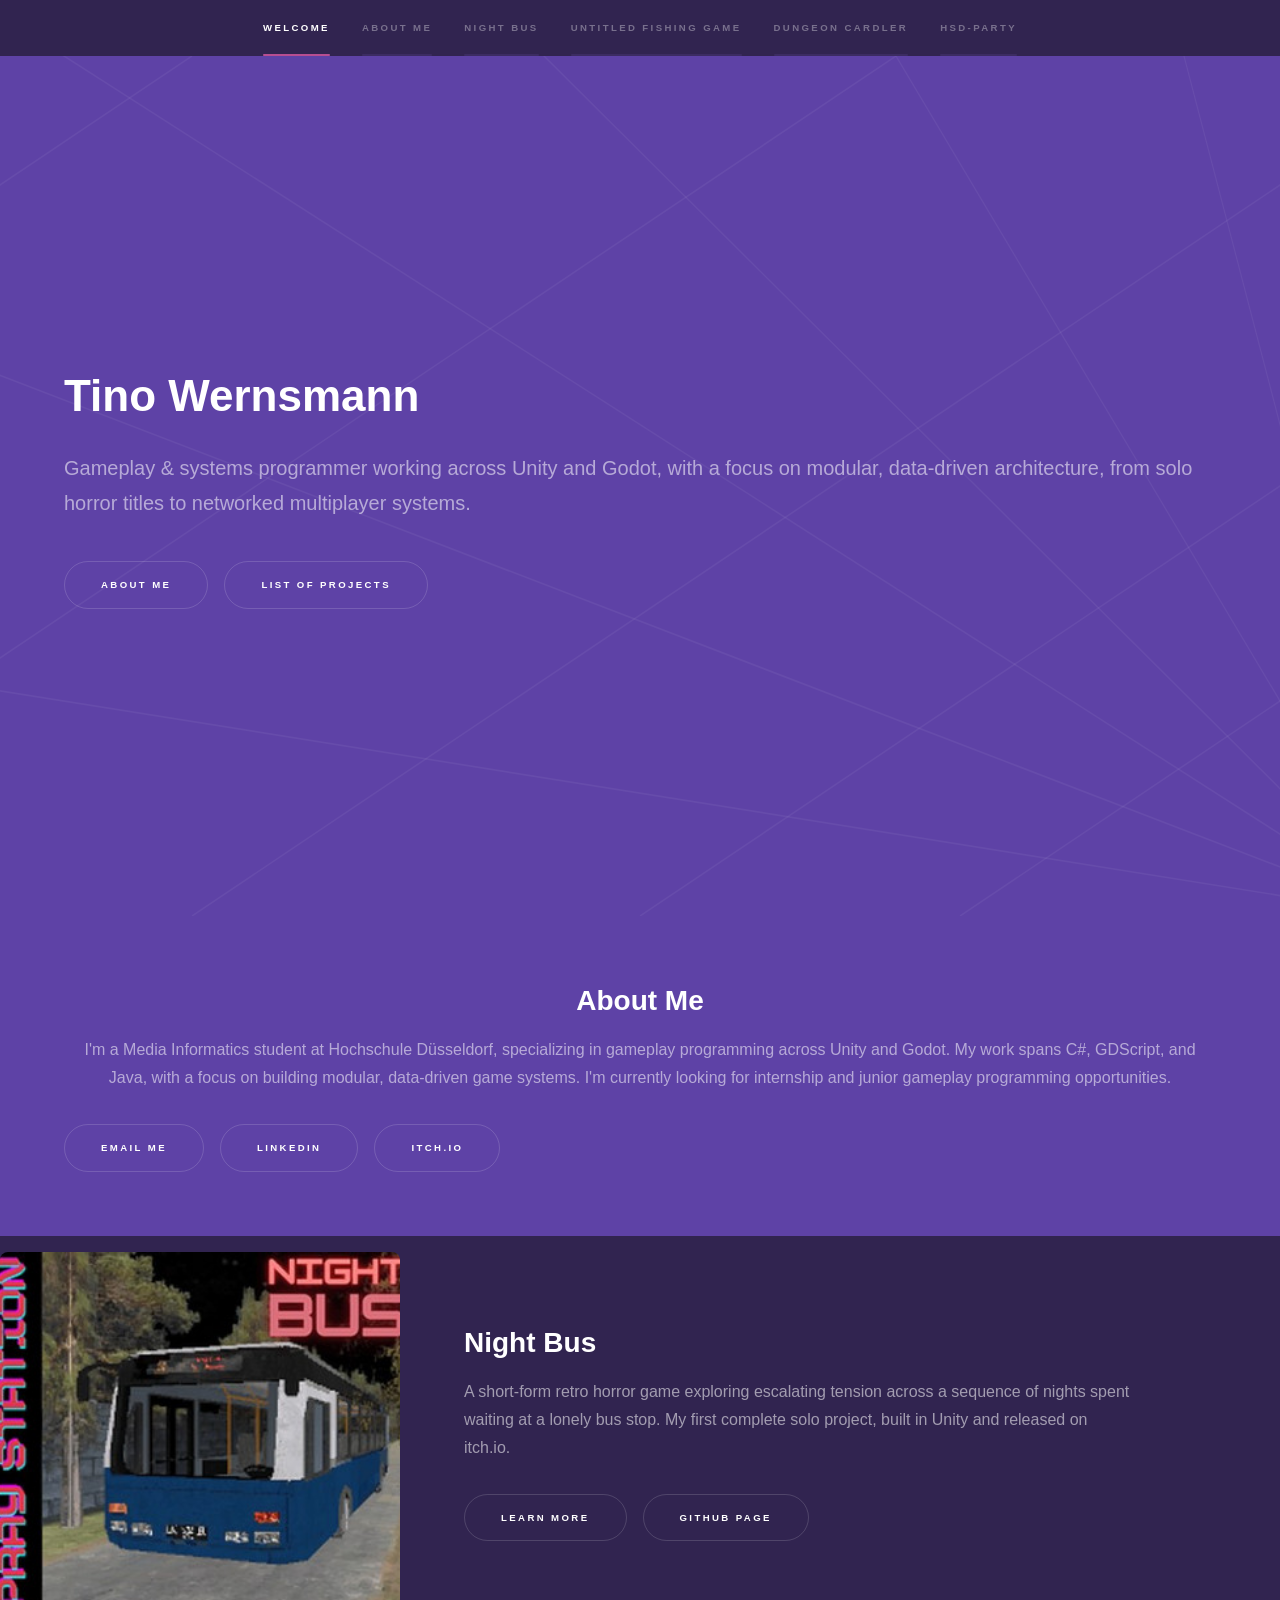
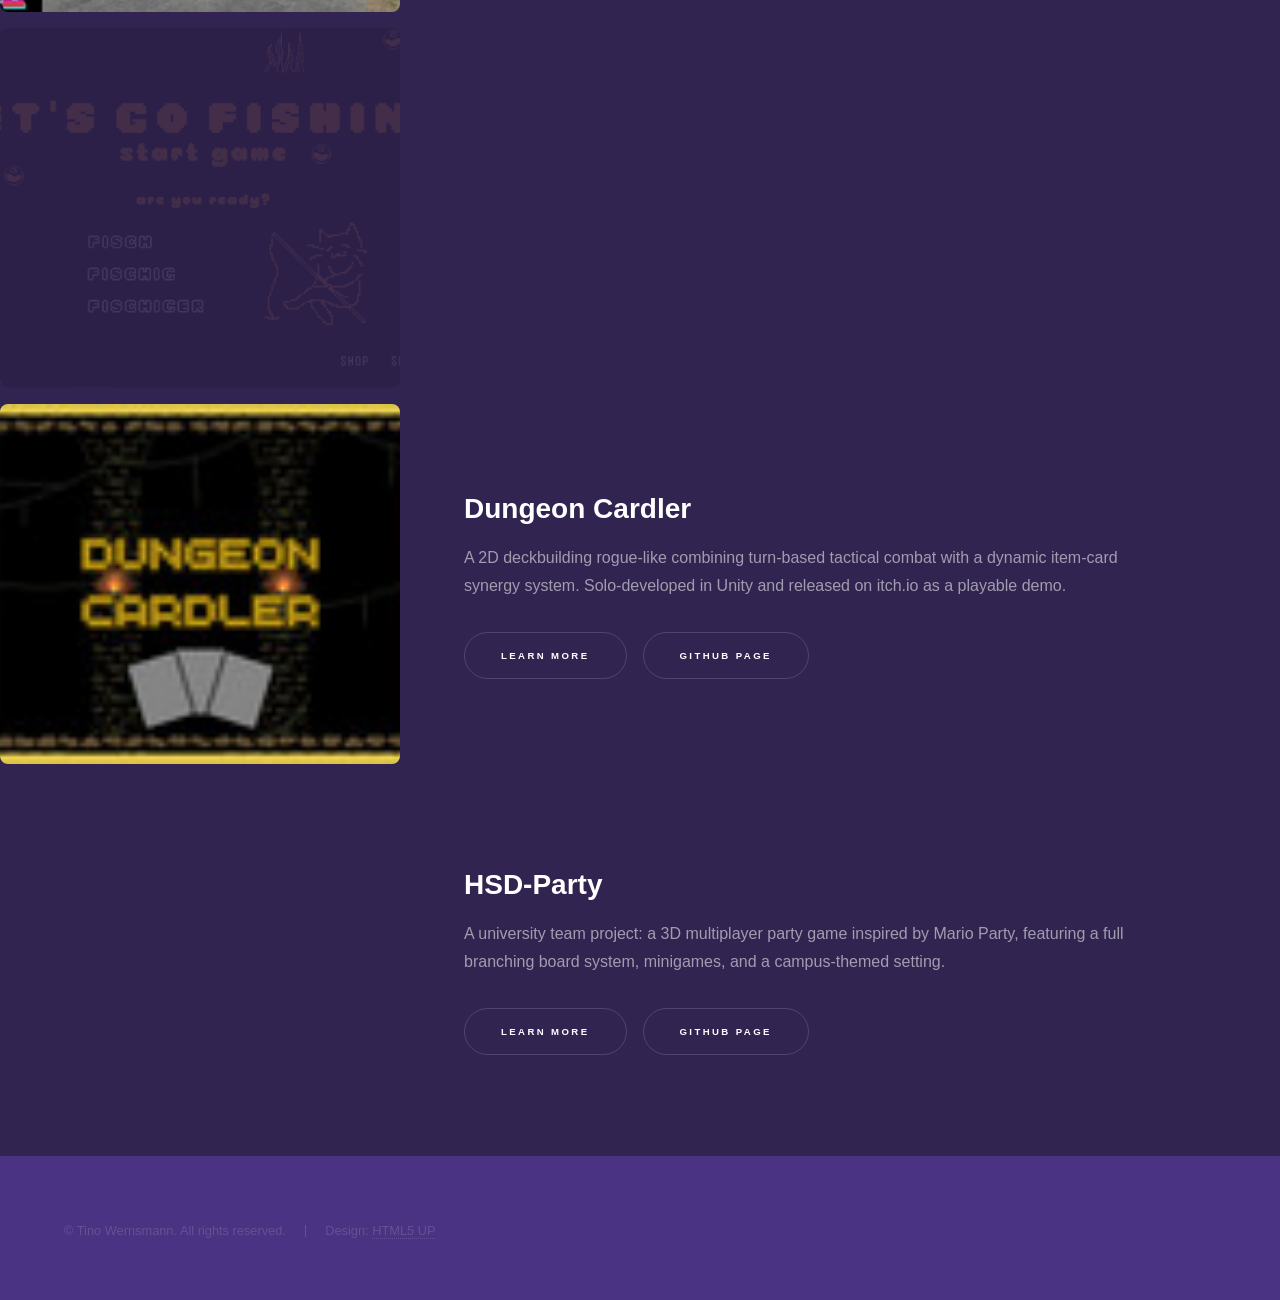
==== index.html @ a20af02b "Overhaul main page text. Add About me. Fix typos" ====
<!DOCTYPE HTML>
<!--
	Hyperspace by HTML5 UP
	html5up.net | @ajlkn
	Free for personal and commercial use under the CCA 3.0 license (html5up.net/license)
-->
<html>
	<head>
		<title>Tino Wernsmann Portfolio</title>
		<meta charset="utf-8" />
		<meta name="viewport" content="width=device-width, initial-scale=1, user-scalable=no" />
		<link rel="stylesheet" href="assets/css/main.css" />
		<noscript><link rel="stylesheet" href="assets/css/noscript.css" /></noscript>
	</head>
	<body class="is-preload">

		<!-- Sidebar -->
			<section id="sidebar">
				<div class="inner">
					<nav>
						<ul>
							<li><a href="#intro">Welcome</a></li>
							<li><a href="#about">About Me</a></li>
							<li><a href="#one">Night Bus</a></li>
							<li><a href="#two">Untitled Fishing Game</a></li>
							<li><a href="#three">Dungeon Cardler</a></li>
							<li><a href="#four">HSD-Party</a></li>
						</ul>
					</nav>
				</div>
			</section>

		<!-- Wrapper -->
			<div id="wrapper">

				<!-- Intro -->
					<section id="intro" class="wrapper style1 fullscreen fade-up">
						<div class="inner">
							<h1>Tino Wernsmann</h1>
							<p>Gameplay & systems programmer working across Unity and Godot, with a focus on modular, data-driven architecture, from solo horror titles to networked multiplayer systems.</p>
							<ul class="actions">
								<li><a href="#about" class="button scrolly">About Me</a></li>
								<li><a href="#one" class="button scrolly">List of projects</a></li>
							</ul>
						</div>
					</section>

				<!-- About -->
					<section id="about" class="wrapper style1 special">
						<div class="inner">
							<h2>About Me</h2>
							<p> I'm a Media Informatics student at Hochschule Düsseldorf, specializing in gameplay programming across Unity and Godot. My work spans C#, GDScript, and Java, with a focus on building modular, data-driven game systems. I'm currently looking for internship and junior gameplay programming opportunities.</p>
							<ul class="actions">
								<li><a href="mailto:tino.wernsmann0602@hotmail.com" class="button">Email Me</a></li>
								<li><a href="https://www.linkedin.com/in/tino-wernsmann-748268398/" class="button">LinkedIn</a></li>
								<li><a href="https://gurd62.itch.io/" class="button">itch.io</a></li>
								<!--<li><a href="[[ PATH OR LINK TO YOUR RESUME PDF ]]" class="button">Resume (PDF)</a></li>-->
							</ul>
						</div>
					</section>

				<!-- One -->
					<section id="one" class="wrapper style2 spotlights">
						<section>
							<a href="#" class="image"><img src="images/nightbus.jpg" alt="" data-position="center center" /></a>
							<div class="content">
								<div class="inner">
									<h2>Night Bus</h2>
									<p>A short-form retro horror game exploring escalating tension across a sequence of nights spent waiting at a lonely bus stop. My first complete solo project, built in Unity and released on itch.io.</p>
									<ul class="actions">
										<li><a href="night_bus.html" class="button">Learn more</a></li>
										<li><a href="https://github.com/TinoWernsmann/PSX_Horror" class="button">GitHub Page</a></li>
									</ul>
								</div>
							</div>
						</section>
					</section>
					
				<!-- Two -->
					<section id="two" class="wrapper style2 spotlights">
						<section>
							<a href="#" class="image"><img src="images/fishingpic.jpg" alt="" data-position="center center" /></a>
							<div class="content">
								<div class="inner">
									<h2>Untitled Fishing Game</h2>
									<p>A university team project pairing a VR fishing experience with a networked arcade display running a separate Unity instance, combining real-time score synchronization with gradually emerging horror elements.</p>
									<ul class="actions">
										<li><a href="fish_game.html" class="button">Learn more</a></li>
										<li><a href="https://github.com/TinoWernsmann/Untitled_Fishing_Game" class="button">GitHub Page</a></li>
									</ul>
								</div>
							</div>
						</section>
					</section>

				<!-- Three -->
					<section id="three" class="wrapper style2 spotlights">
						<section>
							<a href="#" class="image"><img src="images/cardler.jpg" alt="" data-position="center center" /></a>
							<div class="content">
								<div class="inner">
									<h2>Dungeon Cardler</h2>
									<p>A 2D deckbuilding rogue-like combining turn-based tactical combat with a dynamic item-card synergy system. Solo-developed in Unity and released on itch.io as a playable demo.</p>
									<ul class="actions">
										<li><a href="dungeon_cardler.html" class="button">Learn more</a></li>
										<li><a href="https://github.com/TinoWernsmann/RPG_DECK_ROGUE" class="button">GitHub Page</a></li>
									</ul>
								</div>
							</div>
						</section>
					</section>

				<!-- Four -->
					<section id="four" class="wrapper style2 spotlights">
						<section>
							<a href="#" class="image"><img src="images/pic01.jpg" alt="" data-position="center center" /></a>
							<div class="content">
								<div class="inner">
									<h2>HSD-Party</h2>
									<p>A university team project: a 3D multiplayer party game inspired by Mario Party, featuring a full branching board system, minigames, and a campus-themed setting.</p>
									<ul class="actions">
										<li><a href="hsd_party.html" class="button">Learn more</a></li>
										<li><a href="https://github.com/TinoWernsmann/PSX_Horror" class="button">GitHub Page</a></li>
									</ul>
								</div>
							</div>
						</section>
					</section>

			</div>

		<!-- Footer -->
			<footer id="footer" class="wrapper style1-alt">
				<div class="inner">
					<ul class="menu">
						<li>&copy; Tino Wernsmann. All rights reserved.</li><li>Design: <a href="http://html5up.net">HTML5 UP</a></li>
					</ul>
				</div>
			</footer>

		<!-- Scripts -->
			<script src="assets/js/jquery.min.js"></script>
			<script src="assets/js/jquery.scrollex.min.js"></script>
			<script src="assets/js/jquery.scrolly.min.js"></script>
			<script src="assets/js/browser.min.js"></script>
			<script src="assets/js/breakpoints.min.js"></script>
			<script src="assets/js/util.js"></script>
			<script src="assets/js/main.js"></script>

	</body>
</html>
---- assets/css/main.css ----
@import url(fontawesome-all.min.css);

/*
	Hyperspace by HTML5 UP
	html5up.net | @ajlkn
	Free for personal and commercial use under the CCA 3.0 license (html5up.net/license)
*/

html, body, div, span, applet, object,
iframe, h1, h2, h3, h4, h5, h6, p, blockquote,
pre, a, abbr, acronym, address, big, cite,
code, del, dfn, em, img, ins, kbd, q, s, samp,
small, strike, strong, sub, sup, tt, var, b,
u, i, center, dl, dt, dd, ol, ul, li, fieldset,
form, label, legend, table, caption, tbody,
tfoot, thead, tr, th, td, article, aside,
canvas, details, embed, figure, figcaption,
footer, header, hgroup, menu, nav, output, ruby,
section, summary, time, mark, audio, video {
	margin: 0;
	padding: 0;
	border: 0;
	font-size: 100%;
	font: inherit;
	vertical-align: baseline;}

article, aside, details, figcaption, figure,
footer, header, hgroup, menu, nav, section {
	display: block;}

body {
	line-height: 1;
}

section.spotlights {
	margin-top: 1em;
	margin-bottom: 1em;
	background-color: transparent !important;
	background-image: none !important;
}

section.spotlights > section {
	overflow: hidden;
}

section.spotlights .image {
	border-radius: 8px !important;
}

#intro {
    border-radius: 0 0 0 0px !important; /* 0 for top corners, 15px for bottom corners */
}

ol, ul {
	list-style: none;
}

blockquote, q {
	quotes: none;
}

	blockquote:before, blockquote:after, q:before, q:after {
		content: '';
		content: none;
	}

table {
	border-collapse: collapse;
	border-spacing: 0;
}

body {
	-webkit-text-size-adjust: none;
}

mark {
	background-color: transparent;
	color: inherit;
}

input::-moz-focus-inner {
	border: 0;
	padding: 0;
}

input, select, textarea {
	-moz-appearance: none;
	-webkit-appearance: none;
	-ms-appearance: none;
	appearance: none;
}

/* Basic */

	@-ms-viewport {
		width: device-width;
	}

	body {
		-ms-overflow-style: scrollbar;
	}

	@media screen and (max-width: 480px) {

		html, body {
			min-width: 320px;
		}

	}

	html {
		box-sizing: border-box;
	}

	*, *:before, *:after {
		box-sizing: inherit;
	}

	body {
		background: #312450;
	}

		body.is-preload *, body.is-preload *:before, body.is-preload *:after {
			-moz-animation: none !important;
			-webkit-animation: none !important;
			-ms-animation: none !important;
			animation: none !important;
			-moz-transition: none !important;
			-webkit-transition: none !important;
			-ms-transition: none !important;
			transition: none !important;
		}

/* Type */

	body, input, select, textarea {
		color: rgba(255, 255, 255, 0.55);
		font-family: Arial, Helvetica, sans-serif;
		font-size: 16.5pt;
		font-weight: normal;
		line-height: 1.75;
	}

		@media screen and (max-width: 1680px) {

			body, input, select, textarea {
				font-size: 13pt;
			}

		}

		@media screen and (max-width: 1280px) {

			body, input, select, textarea {
				font-size: 12pt;
			}

		}

		@media screen and (max-width: 360px) {

			body, input, select, textarea {
				font-size: 11pt;
			}

		}

	a {
		-moz-transition: color 0.2s ease, border-bottom-color 0.2s ease;
		-webkit-transition: color 0.2s ease, border-bottom-color 0.2s ease;
		-ms-transition: color 0.2s ease, border-bottom-color 0.2s ease;
		transition: color 0.2s ease, border-bottom-color 0.2s ease;
		border-bottom: dotted 1px rgba(255, 255, 255, 0.35);
		color: inherit;
		text-decoration: none;
	}

		a:hover {
			border-bottom-color: transparent;
			color: #ffffff;
		}

	strong, b {
		color: #ffffff;
		font-weight: bold;
	}

	em, i {
		font-style: italic;
	}

	p {
		margin: 0 0 2em 0;
	}

	h1, h2, h3, h4, h5, h6 {
		color: #ffffff;
		font-weight: bold;
		line-height: 1.5;
		margin: 0 0 0.5em 0;
	}

		h1 a, h2 a, h3 a, h4 a, h5 a, h6 a {
			color: inherit;
			text-decoration: none;
		}

	h1 {
		font-size: 2.75em;
	}

		h1.major {
			margin: 0 0 1.3em 0;
			position: relative;
			padding-bottom: 0.35em;
		}

			h1.major:after {
				background-image: -moz-linear-gradient(to right, #5e42a6, #b74e91);
				background-image: -webkit-linear-gradient(to right, #5e42a6, #b74e91);
				background-image: -ms-linear-gradient(to right, #5e42a6, #b74e91);
				background-image: linear-gradient(to right, #5e42a6, #b74e91);
				-moz-transition: max-width 0.2s ease;
				-webkit-transition: max-width 0.2s ease;
				-ms-transition: max-width 0.2s ease;
				transition: max-width 0.2s ease;
				border-radius: 0.2em;
				bottom: 0;
				content: '';
				height: 0.05em;
				position: absolute;
				right: 0;
				width: 100%;
			}

	h2 {
		font-size: 1.75em;
	}

	h3 {
		font-size: 1.1em;
	}

	h4 {
		font-size: 1em;
	}

	h5 {
		font-size: 0.8em;
	}

	h6 {
		font-size: 0.6em;
	}

	@media screen and (max-width: 736px) {

		h1 {
			font-size: 2em;
		}

		h2 {
			font-size: 1.25em;
		}

		h3 {
			font-size: 1em;
		}

		h4 {
			font-size: 0.8em;
		}

		h5 {
			font-size: 0.6em;
		}

		h6 {
			font-size: 0.6em;
		}

	}

	sub {
		font-size: 0.8em;
		position: relative;
		top: 0.5em;
	}

	sup {
		font-size: 0.8em;
		position: relative;
		top: -0.5em;
	}

	blockquote {
		border-left: solid 4px rgba(255, 255, 255, 0.15);
		font-style: italic;
		margin: 0 0 2em 0;
		padding: 0.5em 0 0.5em 2em;
	}

	code {
		background: rgba(255, 255, 255, 0.05);
		border-radius: 0.25em;
		border: solid 1px rgba(255, 255, 255, 0.15);
		font-family: "Courier New", monospace;
		font-size: 0.9em;
		margin: 0 0.25em;
		padding: 0.25em 0.65em;
	}

	pre {
		-webkit-overflow-scrolling: touch;
		font-family: "Courier New", monospace;
		font-size: 0.9em;
		margin: 0 0 2em 0;
	}

		pre code {
			display: block;
			line-height: 1.75em;
			padding: 1em 1.5em;
			overflow-x: auto;
		}

	hr {
		border: 0;
		border-bottom: solid 1px rgba(255, 255, 255, 0.15);
		margin: 2em 0;
	}

		hr.major {
			margin: 3em 0;
		}

	.align-left {
		text-align: left;
	}

	.align-center {
		text-align: center;
	}

	.align-right {
		text-align: right;
	}

/* Row */

	.row {
		display: flex;
		flex-wrap: wrap;
		box-sizing: border-box;
		align-items: stretch;
	}

		.row > * {
			box-sizing: border-box;
		}

		.row.gtr-uniform > * > :last-child {
			margin-bottom: 0;
		}

		.row.aln-left {
			justify-content: flex-start;
		}

		.row.aln-center {
			justify-content: center;
		}

		.row.aln-right {
			justify-content: flex-end;
		}

		.row.aln-top {
			align-items: flex-start;
		}

		.row.aln-middle {
			align-items: center;
		}

		.row.aln-bottom {
			align-items: flex-end;
		}

		.row > .imp {
			order: -1;
		}

		.row > .col-1 {
			width: 8.33333%;
		}

		.row > .off-1 {
			margin-left: 8.33333%;
		}

		.row > .col-2 {
			width: 16.66667%;
		}

		.row > .off-2 {
			margin-left: 16.66667%;
		}

		.row > .col-3 {
			width: 25%;
		}

		.row > .off-3 {
			margin-left: 25%;
		}

		.row > .col-4 {
			width: 33.33333%;
		}

		.row > .off-4 {
			margin-left: 33.33333%;
		}

		.row > .col-5 {
			width: 41.66667%;
		}

		.row > .off-5 {
			margin-left: 41.66667%;
		}

		.row > .col-6 {
			width: 50%;
		}

		.row > .off-6 {
			margin-left: 50%;
		}

		.row > .col-7 {
			width: 58.33333%;
		}

		.row > .off-7 {
			margin-left: 58.33333%;
		}

		.row > .col-8 {
			width: 66.66667%;
		}

		.row > .off-8 {
			margin-left: 66.66667%;
		}

		.row > .col-9 {
			width: 75%;
		}

		.row > .off-9 {
			margin-left: 75%;
		}

		.row > .col-10 {
			width: 83.33333%;
		}

		.row > .off-10 {
			margin-left: 83.33333%;
		}

		.row > .col-11 {
			width: 91.66667%;
		}

		.row > .off-11 {
			margin-left: 91.66667%;
		}

		.row > .col-12 {
			width: 100%;
		}

		.row > .off-12 {
			margin-left: 100%;
		}

		.row.gtr-0 {
			margin-top: 0;
			margin-left: 0em;
		}

			.row.gtr-0 > * {
				padding: 0 0 0 0em;
			}

			.row.gtr-0.gtr-uniform {
				margin-top: 0em;
			}

				.row.gtr-0.gtr-uniform > * {
					padding-top: 0em;
				}

		.row.gtr-25 {
			margin-top: 0;
			margin-left: -0.375em;
		}

			.row.gtr-25 > * {
				padding: 0 0 0 0.375em;
			}

			.row.gtr-25.gtr-uniform {
				margin-top: -0.375em;
			}

				.row.gtr-25.gtr-uniform > * {
					padding-top: 0.375em;
				}

		.row.gtr-50 {
			margin-top: 0;
			margin-left: -0.75em;
		}

			.row.gtr-50 > * {
				padding: 0 0 0 0.75em;
			}

			.row.gtr-50.gtr-uniform {
				margin-top: -0.75em;
			}

				.row.gtr-50.gtr-uniform > * {
					padding-top: 0.75em;
				}

		.row {
			margin-top: 0;
			margin-left: -1.5em;
		}

			.row > * {
				padding: 0 0 0 1.5em;
			}

			.row.gtr-uniform {
				margin-top: -1.5em;
			}

				.row.gtr-uniform > * {
					padding-top: 1.5em;
				}

		.row.gtr-150 {
			margin-top: 0;
			margin-left: -2.25em;
		}

			.row.gtr-150 > * {
				padding: 0 0 0 2.25em;
			}

			.row.gtr-150.gtr-uniform {
				margin-top: -2.25em;
			}

				.row.gtr-150.gtr-uniform > * {
					padding-top: 2.25em;
				}

		.row.gtr-200 {
			margin-top: 0;
			margin-left: -3em;
		}

			.row.gtr-200 > * {
				padding: 0 0 0 3em;
			}

			.row.gtr-200.gtr-uniform {
				margin-top: -3em;
			}

				.row.gtr-200.gtr-uniform > * {
					padding-top: 3em;
				}

		@media screen and (max-width: 1680px) {

			.row {
				display: flex;
				flex-wrap: wrap;
				box-sizing: border-box;
				align-items: stretch;
			}

				.row > * {
					box-sizing: border-box;
				}

				.row.gtr-uniform > * > :last-child {
					margin-bottom: 0;
				}

				.row.aln-left {
					justify-content: flex-start;
				}

				.row.aln-center {
					justify-content: center;
				}

				.row.aln-right {
					justify-content: flex-end;
				}

				.row.aln-top {
					align-items: flex-start;
				}

				.row.aln-middle {
					align-items: center;
				}

				.row.aln-bottom {
					align-items: flex-end;
				}

				.row > .imp-xlarge {
					order: -1;
				}

				.row > .col-1-xlarge {
					width: 8.33333%;
				}

				.row > .off-1-xlarge {
					margin-left: 8.33333%;
				}

				.row > .col-2-xlarge {
					width: 16.66667%;
				}

				.row > .off-2-xlarge {
					margin-left: 16.66667%;
				}

				.row > .col-3-xlarge {
					width: 25%;
				}

				.row > .off-3-xlarge {
					margin-left: 25%;
				}

				.row > .col-4-xlarge {
					width: 33.33333%;
				}

				.row > .off-4-xlarge {
					margin-left: 33.33333%;
				}

				.row > .col-5-xlarge {
					width: 41.66667%;
				}

				.row > .off-5-xlarge {
					margin-left: 41.66667%;
				}

				.row > .col-6-xlarge {
					width: 50%;
				}

				.row > .off-6-xlarge {
					margin-left: 50%;
				}

				.row > .col-7-xlarge {
					width: 58.33333%;
				}

				.row > .off-7-xlarge {
					margin-left: 58.33333%;
				}

				.row > .col-8-xlarge {
					width: 66.66667%;
				}

				.row > .off-8-xlarge {
					margin-left: 66.66667%;
				}

				.row > .col-9-xlarge {
					width: 75%;
				}

				.row > .off-9-xlarge {
					margin-left: 75%;
				}

				.row > .col-10-xlarge {
					width: 83.33333%;
				}

				.row > .off-10-xlarge {
					margin-left: 83.33333%;
				}

				.row > .col-11-xlarge {
					width: 91.66667%;
				}

				.row > .off-11-xlarge {
					margin-left: 91.66667%;
				}

				.row > .col-12-xlarge {
					width: 100%;
				}

				.row > .off-12-xlarge {
					margin-left: 100%;
				}

				.row.gtr-0 {
					margin-top: 0;
					margin-left: 0em;
				}

					.row.gtr-0 > * {
						padding: 0 0 0 0em;
					}

					.row.gtr-0.gtr-uniform {
						margin-top: 0em;
					}

						.row.gtr-0.gtr-uniform > * {
							padding-top: 0em;
						}

				.row.gtr-25 {
					margin-top: 0;
					margin-left: -0.375em;
				}

					.row.gtr-25 > * {
						padding: 0 0 0 0.375em;
					}

					.row.gtr-25.gtr-uniform {
						margin-top: -0.375em;
					}

						.row.gtr-25.gtr-uniform > * {
							padding-top: 0.375em;
						}

				.row.gtr-50 {
					margin-top: 0;
					margin-left: -0.75em;
				}

					.row.gtr-50 > * {
						padding: 0 0 0 0.75em;
					}

					.row.gtr-50.gtr-uniform {
						margin-top: -0.75em;
					}

						.row.gtr-50.gtr-uniform > * {
							padding-top: 0.75em;
						}

				.row {
					margin-top: 0;
					margin-left: -1.5em;
				}

					.row > * {
						padding: 0 0 0 1.5em;
					}

					.row.gtr-uniform {
						margin-top: -1.5em;
					}

						.row.gtr-uniform > * {
							padding-top: 1.5em;
						}

				.row.gtr-150 {
					margin-top: 0;
					margin-left: -2.25em;
				}

					.row.gtr-150 > * {
						padding: 0 0 0 2.25em;
					}

					.row.gtr-150.gtr-uniform {
						margin-top: -2.25em;
					}

						.row.gtr-150.gtr-uniform > * {
							padding-top: 2.25em;
						}

				.row.gtr-200 {
					margin-top: 0;
					margin-left: -3em;
				}

					.row.gtr-200 > * {
						padding: 0 0 0 3em;
					}

					.row.gtr-200.gtr-uniform {
						margin-top: -3em;
					}

						.row.gtr-200.gtr-uniform > * {
							padding-top: 3em;
						}

		}

		@media screen and (max-width: 1280px) {

			.row {
				display: flex;
				flex-wrap: wrap;
				box-sizing: border-box;
				align-items: stretch;
			}

				.row > * {
					box-sizing: border-box;
				}

				.row.gtr-uniform > * > :last-child {
					margin-bottom: 0;
				}

				.row.aln-left {
					justify-content: flex-start;
				}

				.row.aln-center {
					justify-content: center;
				}

				.row.aln-right {
					justify-content: flex-end;
				}

				.row.aln-top {
					align-items: flex-start;
				}

				.row.aln-middle {
					align-items: center;
				}

				.row.aln-bottom {
					align-items: flex-end;
				}

				.row > .imp-large {
					order: -1;
				}

				.row > .col-1-large {
					width: 8.33333%;
				}

				.row > .off-1-large {
					margin-left: 8.33333%;
				}

				.row > .col-2-large {
					width: 16.66667%;
				}

				.row > .off-2-large {
					margin-left: 16.66667%;
				}

				.row > .col-3-large {
					width: 25%;
				}

				.row > .off-3-large {
					margin-left: 25%;
				}

				.row > .col-4-large {
					width: 33.33333%;
				}

				.row > .off-4-large {
					margin-left: 33.33333%;
				}

				.row > .col-5-large {
					width: 41.66667%;
				}

				.row > .off-5-large {
					margin-left: 41.66667%;
				}

				.row > .col-6-large {
					width: 50%;
				}

				.row > .off-6-large {
					margin-left: 50%;
				}

				.row > .col-7-large {
					width: 58.33333%;
				}

				.row > .off-7-large {
					margin-left: 58.33333%;
				}

				.row > .col-8-large {
					width: 66.66667%;
				}

				.row > .off-8-large {
					margin-left: 66.66667%;
				}

				.row > .col-9-large {
					width: 75%;
				}

				.row > .off-9-large {
					margin-left: 75%;
				}

				.row > .col-10-large {
					width: 83.33333%;
				}

				.row > .off-10-large {
					margin-left: 83.33333%;
				}

				.row > .col-11-large {
					width: 91.66667%;
				}

				.row > .off-11-large {
					margin-left: 91.66667%;
				}

				.row > .col-12-large {
					width: 100%;
				}

				.row > .off-12-large {
					margin-left: 100%;
				}

				.row.gtr-0 {
					margin-top: 0;
					margin-left: 0em;
				}

					.row.gtr-0 > * {
						padding: 0 0 0 0em;
					}

					.row.gtr-0.gtr-uniform {
						margin-top: 0em;
					}

						.row.gtr-0.gtr-uniform > * {
							padding-top: 0em;
						}

				.row.gtr-25 {
					margin-top: 0;
					margin-left: -0.375em;
				}

					.row.gtr-25 > * {
						padding: 0 0 0 0.375em;
					}

					.row.gtr-25.gtr-uniform {
						margin-top: -0.375em;
					}

						.row.gtr-25.gtr-uniform > * {
							padding-top: 0.375em;
						}

				.row.gtr-50 {
					margin-top: 0;
					margin-left: -0.75em;
				}

					.row.gtr-50 > * {
						padding: 0 0 0 0.75em;
					}

					.row.gtr-50.gtr-uniform {
						margin-top: -0.75em;
					}

						.row.gtr-50.gtr-uniform > * {
							padding-top: 0.75em;
						}

				.row {
					margin-top: 0;
					margin-left: -1.5em;
				}

					.row > * {
						padding: 0 0 0 1.5em;
					}

					.row.gtr-uniform {
						margin-top: -1.5em;
					}

						.row.gtr-uniform > * {
							padding-top: 1.5em;
						}

				.row.gtr-150 {
					margin-top: 0;
					margin-left: -2.25em;
				}

					.row.gtr-150 > * {
						padding: 0 0 0 2.25em;
					}

					.row.gtr-150.gtr-uniform {
						margin-top: -2.25em;
					}

						.row.gtr-150.gtr-uniform > * {
							padding-top: 2.25em;
						}

				.row.gtr-200 {
					margin-top: 0;
					margin-left: -3em;
				}

					.row.gtr-200 > * {
						padding: 0 0 0 3em;
					}

					.row.gtr-200.gtr-uniform {
						margin-top: -3em;
					}

						.row.gtr-200.gtr-uniform > * {
							padding-top: 3em;
						}

		}

		@media screen and (max-width: 980px) {

			.row {
				display: flex;
				flex-wrap: wrap;
				box-sizing: border-box;
				align-items: stretch;
			}

				.row > * {
					box-sizing: border-box;
				}

				.row.gtr-uniform > * > :last-child {
					margin-bottom: 0;
				}

				.row.aln-left {
					justify-content: flex-start;
				}

				.row.aln-center {
					justify-content: center;
				}

				.row.aln-right {
					justify-content: flex-end;
				}

				.row.aln-top {
					align-items: flex-start;
				}

				.row.aln-middle {
					align-items: center;
				}

				.row.aln-bottom {
					align-items: flex-end;
				}

				.row > .imp-medium {
					order: -1;
				}

				.row > .col-1-medium {
					width: 8.33333%;
				}

				.row > .off-1-medium {
					margin-left: 8.33333%;
				}

				.row > .col-2-medium {
					width: 16.66667%;
				}

				.row > .off-2-medium {
					margin-left: 16.66667%;
				}

				.row > .col-3-medium {
					width: 25%;
				}

				.row > .off-3-medium {
					margin-left: 25%;
				}

				.row > .col-4-medium {
					width: 33.33333%;
				}

				.row > .off-4-medium {
					margin-left: 33.33333%;
				}

				.row > .col-5-medium {
					width: 41.66667%;
				}

				.row > .off-5-medium {
					margin-left: 41.66667%;
				}

				.row > .col-6-medium {
					width: 50%;
				}

				.row > .off-6-medium {
					margin-left: 50%;
				}

				.row > .col-7-medium {
					width: 58.33333%;
				}

				.row > .off-7-medium {
					margin-left: 58.33333%;
				}

				.row > .col-8-medium {
					width: 66.66667%;
				}

				.row > .off-8-medium {
					margin-left: 66.66667%;
				}

				.row > .col-9-medium {
					width: 75%;
				}

				.row > .off-9-medium {
					margin-left: 75%;
				}

				.row > .col-10-medium {
					width: 83.33333%;
				}

				.row > .off-10-medium {
					margin-left: 83.33333%;
				}

				.row > .col-11-medium {
					width: 91.66667%;
				}

				.row > .off-11-medium {
					margin-left: 91.66667%;
				}

				.row > .col-12-medium {
					width: 100%;
				}

				.row > .off-12-medium {
					margin-left: 100%;
				}

				.row.gtr-0 {
					margin-top: 0;
					margin-left: 0em;
				}

					.row.gtr-0 > * {
						padding: 0 0 0 0em;
					}

					.row.gtr-0.gtr-uniform {
						margin-top: 0em;
					}

						.row.gtr-0.gtr-uniform > * {
							padding-top: 0em;
						}

				.row.gtr-25 {
					margin-top: 0;
					margin-left: -0.375em;
				}

					.row.gtr-25 > * {
						padding: 0 0 0 0.375em;
					}

					.row.gtr-25.gtr-uniform {
						margin-top: -0.375em;
					}

						.row.gtr-25.gtr-uniform > * {
							padding-top: 0.375em;
						}

				.row.gtr-50 {
					margin-top: 0;
					margin-left: -0.75em;
				}

					.row.gtr-50 > * {
						padding: 0 0 0 0.75em;
					}

					.row.gtr-50.gtr-uniform {
						margin-top: -0.75em;
					}

						.row.gtr-50.gtr-uniform > * {
							padding-top: 0.75em;
						}

				.row {
					margin-top: 0;
					margin-left: -1.5em;
				}

					.row > * {
						padding: 0 0 0 1.5em;
					}

					.row.gtr-uniform {
						margin-top: -1.5em;
					}

						.row.gtr-uniform > * {
							padding-top: 1.5em;
						}

				.row.gtr-150 {
					margin-top: 0;
					margin-left: -2.25em;
				}

					.row.gtr-150 > * {
						padding: 0 0 0 2.25em;
					}

					.row.gtr-150.gtr-uniform {
						margin-top: -2.25em;
					}

						.row.gtr-150.gtr-uniform > * {
							padding-top: 2.25em;
						}

				.row.gtr-200 {
					margin-top: 0;
					margin-left: -3em;
				}

					.row.gtr-200 > * {
						padding: 0 0 0 3em;
					}

					.row.gtr-200.gtr-uniform {
						margin-top: -3em;
					}

						.row.gtr-200.gtr-uniform > * {
							padding-top: 3em;
						}

		}

		@media screen and (max-width: 736px) {

			.row {
				display: flex;
				flex-wrap: wrap;
				box-sizing: border-box;
				align-items: stretch;
			}

				.row > * {
					box-sizing: border-box;
				}

				.row.gtr-uniform > * > :last-child {
					margin-bottom: 0;
				}

				.row.aln-left {
					justify-content: flex-start;
				}

				.row.aln-center {
					justify-content: center;
				}

				.row.aln-right {
					justify-content: flex-end;
				}

				.row.aln-top {
					align-items: flex-start;
				}

				.row.aln-middle {
					align-items: center;
				}

				.row.aln-bottom {
					align-items: flex-end;
				}

				.row > .imp-small {
					order: -1;
				}

				.row > .col-1-small {
					width: 8.33333%;
				}

				.row > .off-1-small {
					margin-left: 8.33333%;
				}

				.row > .col-2-small {
					width: 16.66667%;
				}

				.row > .off-2-small {
					margin-left: 16.66667%;
				}

				.row > .col-3-small {
					width: 25%;
				}

				.row > .off-3-small {
					margin-left: 25%;
				}

				.row > .col-4-small {
					width: 33.33333%;
				}

				.row > .off-4-small {
					margin-left: 33.33333%;
				}

				.row > .col-5-small {
					width: 41.66667%;
				}

				.row > .off-5-small {
					margin-left: 41.66667%;
				}

				.row > .col-6-small {
					width: 50%;
				}

				.row > .off-6-small {
					margin-left: 50%;
				}

				.row > .col-7-small {
					width: 58.33333%;
				}

				.row > .off-7-small {
					margin-left: 58.33333%;
				}

				.row > .col-8-small {
					width: 66.66667%;
				}

				.row > .off-8-small {
					margin-left: 66.66667%;
				}

				.row > .col-9-small {
					width: 75%;
				}

				.row > .off-9-small {
					margin-left: 75%;
				}

				.row > .col-10-small {
					width: 83.33333%;
				}

				.row > .off-10-small {
					margin-left: 83.33333%;
				}

				.row > .col-11-small {
					width: 91.66667%;
				}

				.row > .off-11-small {
					margin-left: 91.66667%;
				}

				.row > .col-12-small {
					width: 100%;
				}

				.row > .off-12-small {
					margin-left: 100%;
				}

				.row.gtr-0 {
					margin-top: 0;
					margin-left: 0em;
				}

					.row.gtr-0 > * {
						padding: 0 0 0 0em;
					}

					.row.gtr-0.gtr-uniform {
						margin-top: 0em;
					}

						.row.gtr-0.gtr-uniform > * {
							padding-top: 0em;
						}

				.row.gtr-25 {
					margin-top: 0;
					margin-left: -0.375em;
				}

					.row.gtr-25 > * {
						padding: 0 0 0 0.375em;
					}

					.row.gtr-25.gtr-uniform {
						margin-top: -0.375em;
					}

						.row.gtr-25.gtr-uniform > * {
							padding-top: 0.375em;
						}

				.row.gtr-50 {
					margin-top: 0;
					margin-left: -0.75em;
				}

					.row.gtr-50 > * {
						padding: 0 0 0 0.75em;
					}

					.row.gtr-50.gtr-uniform {
						margin-top: -0.75em;
					}

						.row.gtr-50.gtr-uniform > * {
							padding-top: 0.75em;
						}

				.row {
					margin-top: 0;
					margin-left: -1.5em;
				}

					.row > * {
						padding: 0 0 0 1.5em;
					}

					.row.gtr-uniform {
						margin-top: -1.5em;
					}

						.row.gtr-uniform > * {
							padding-top: 1.5em;
						}

				.row.gtr-150 {
					margin-top: 0;
					margin-left: -2.25em;
				}

					.row.gtr-150 > * {
						padding: 0 0 0 2.25em;
					}

					.row.gtr-150.gtr-uniform {
						margin-top: -2.25em;
					}

						.row.gtr-150.gtr-uniform > * {
							padding-top: 2.25em;
						}

				.row.gtr-200 {
					margin-top: 0;
					margin-left: -3em;
				}

					.row.gtr-200 > * {
						padding: 0 0 0 3em;
					}

					.row.gtr-200.gtr-uniform {
						margin-top: -3em;
					}

						.row.gtr-200.gtr-uniform > * {
							padding-top: 3em;
						}

		}

		@media screen and (max-width: 480px) {

			.row {
				display: flex;
				flex-wrap: wrap;
				box-sizing: border-box;
				align-items: stretch;
			}

				.row > * {
					box-sizing: border-box;
				}

				.row.gtr-uniform > * > :last-child {
					margin-bottom: 0;
				}

				.row.aln-left {
					justify-content: flex-start;
				}

				.row.aln-center {
					justify-content: center;
				}

				.row.aln-right {
					justify-content: flex-end;
				}

				.row.aln-top {
					align-items: flex-start;
				}

				.row.aln-middle {
					align-items: center;
				}

				.row.aln-bottom {
					align-items: flex-end;
				}

				.row > .imp-xsmall {
					order: -1;
				}

				.row > .col-1-xsmall {
					width: 8.33333%;
				}

				.row > .off-1-xsmall {
					margin-left: 8.33333%;
				}

				.row > .col-2-xsmall {
					width: 16.66667%;
				}

				.row > .off-2-xsmall {
					margin-left: 16.66667%;
				}

				.row > .col-3-xsmall {
					width: 25%;
				}

				.row > .off-3-xsmall {
					margin-left: 25%;
				}

				.row > .col-4-xsmall {
					width: 33.33333%;
				}

				.row > .off-4-xsmall {
					margin-left: 33.33333%;
				}

				.row > .col-5-xsmall {
					width: 41.66667%;
				}

				.row > .off-5-xsmall {
					margin-left: 41.66667%;
				}

				.row > .col-6-xsmall {
					width: 50%;
				}

				.row > .off-6-xsmall {
					margin-left: 50%;
				}

				.row > .col-7-xsmall {
					width: 58.33333%;
				}

				.row > .off-7-xsmall {
					margin-left: 58.33333%;
				}

				.row > .col-8-xsmall {
					width: 66.66667%;
				}

				.row > .off-8-xsmall {
					margin-left: 66.66667%;
				}

				.row > .col-9-xsmall {
					width: 75%;
				}

				.row > .off-9-xsmall {
					margin-left: 75%;
				}

				.row > .col-10-xsmall {
					width: 83.33333%;
				}

				.row > .off-10-xsmall {
					margin-left: 83.33333%;
				}

				.row > .col-11-xsmall {
					width: 91.66667%;
				}

				.row > .off-11-xsmall {
					margin-left: 91.66667%;
				}

				.row > .col-12-xsmall {
					width: 100%;
				}

				.row > .off-12-xsmall {
					margin-left: 100%;
				}

				.row.gtr-0 {
					margin-top: 0;
					margin-left: 0em;
				}

					.row.gtr-0 > * {
						padding: 0 0 0 0em;
					}

					.row.gtr-0.gtr-uniform {
						margin-top: 0em;
					}

						.row.gtr-0.gtr-uniform > * {
							padding-top: 0em;
						}

				.row.gtr-25 {
					margin-top: 0;
					margin-left: -0.375em;
				}

					.row.gtr-25 > * {
						padding: 0 0 0 0.375em;
					}

					.row.gtr-25.gtr-uniform {
						margin-top: -0.375em;
					}

						.row.gtr-25.gtr-uniform > * {
							padding-top: 0.375em;
						}

				.row.gtr-50 {
					margin-top: 0;
					margin-left: -0.75em;
				}

					.row.gtr-50 > * {
						padding: 0 0 0 0.75em;
					}

					.row.gtr-50.gtr-uniform {
						margin-top: -0.75em;
					}

						.row.gtr-50.gtr-uniform > * {
							padding-top: 0.75em;
						}

				.row {
					margin-top: 0;
					margin-left: -1.5em;
				}

					.row > * {
						padding: 0 0 0 1.5em;
					}

					.row.gtr-uniform {
						margin-top: -1.5em;
					}

						.row.gtr-uniform > * {
							padding-top: 1.5em;
						}

				.row.gtr-150 {
					margin-top: 0;
					margin-left: -2.25em;
				}

					.row.gtr-150 > * {
						padding: 0 0 0 2.25em;
					}

					.row.gtr-150.gtr-uniform {
						margin-top: -2.25em;
					}

						.row.gtr-150.gtr-uniform > * {
							padding-top: 2.25em;
						}

				.row.gtr-200 {
					margin-top: 0;
					margin-left: -3em;
				}

					.row.gtr-200 > * {
						padding: 0 0 0 3em;
					}

					.row.gtr-200.gtr-uniform {
						margin-top: -3em;
					}

						.row.gtr-200.gtr-uniform > * {
							padding-top: 3em;
						}

		}

/* Box */

	.box {
		border-radius: 0.25em;
		border: solid 1px rgba(255, 255, 255, 0.15);
		margin-bottom: 2em;
		padding: 1.5em;
	}

		.box > :last-child,
		.box > :last-child > :last-child,
		.box > :last-child > :last-child > :last-child {
			margin-bottom: 0;
		}

		.box.alt {
			border: 0;
			border-radius: 0;
			padding: 0;
		}

/* Button */

	input[type="submit"],
	input[type="reset"],
	input[type="button"],
	button,
	.button {
		-moz-appearance: none;
		-webkit-appearance: none;
		-ms-appearance: none;
		appearance: none;
		-moz-transition: border-color 0.2s ease;
		-webkit-transition: border-color 0.2s ease;
		-ms-transition: border-color 0.2s ease;
		transition: border-color 0.2s ease;
		background-color: transparent;
		border: solid 1px !important;
		border-color: rgba(255, 255, 255, 0.15) !important;
		border-radius: 3em;
		color: #ffffff !important;
		cursor: pointer;
		display: inline-block;
		font-size: 0.6em;
		font-weight: bold;
		height: calc(4.75em + 2px);
		letter-spacing: 0.25em;
		line-height: 4.75em;
		outline: 0;
		padding: 0 3.75em;
		position: relative;
		text-align: center;
		text-decoration: none;
		text-transform: uppercase;
		white-space: nowrap;
	}

		input[type="submit"]:after,
		input[type="reset"]:after,
		input[type="button"]:after,
		button:after,
		.button:after {
			-moz-transform: scale(0.25);
			-webkit-transform: scale(0.25);
			-ms-transform: scale(0.25);
			transform: scale(0.25);
			pointer-events: none;
			-moz-transition: opacity 0.2s ease, -moz-transform 0.2s ease;
			-webkit-transition: opacity 0.2s ease, -webkit-transform 0.2s ease;
			-ms-transition: opacity 0.2s ease, -ms-transform 0.2s ease;
			transition: opacity 0.2s ease, transform 0.2s ease;
			background: #ffffff;
			border-radius: 3em;
			content: '';
			height: 100%;
			left: 0;
			opacity: 0;
			position: absolute;
			top: 0;
			width: 100%;
		}

		input[type="submit"].icon:before,
		input[type="reset"].icon:before,
		input[type="button"].icon:before,
		button.icon:before,
		.button.icon:before {
			margin-right: 0.75em;
		}

		input[type="submit"].fit,
		input[type="reset"].fit,
		input[type="button"].fit,
		button.fit,
		.button.fit {
			width: 100%;
		}

		input[type="submit"].small,
		input[type="reset"].small,
		input[type="button"].small,
		button.small,
		.button.small {
			font-size: 0.4em;
		}

		input[type="submit"].large,
		input[type="reset"].large,
		input[type="button"].large,
		button.large,
		.button.large {
			font-size: 0.8em;
		}

		input[type="submit"].primary,
		input[type="reset"].primary,
		input[type="button"].primary,
		button.primary,
		.button.primary {
			background-color: #ffffff;
			color: #312450 !important;
		}

			input[type="submit"].primary:after,
			input[type="reset"].primary:after,
			input[type="button"].primary:after,
			button.primary:after,
			.button.primary:after {
				display: none;
			}

		input[type="submit"].disabled, input[type="submit"]:disabled,
		input[type="reset"].disabled,
		input[type="reset"]:disabled,
		input[type="button"].disabled,
		input[type="button"]:disabled,
		button.disabled,
		button:disabled,
		.button.disabled,
		.button:disabled {
			cursor: default;
			opacity: 0.5;
			pointer-events: none;
		}

		input[type="submit"]:hover,
		input[type="reset"]:hover,
		input[type="button"]:hover,
		button:hover,
		.button:hover {
			border-color: rgba(255, 255, 255, 0.55) !important;
		}

			input[type="submit"]:hover:after,
			input[type="reset"]:hover:after,
			input[type="button"]:hover:after,
			button:hover:after,
			.button:hover:after {
				opacity: 0.05;
				-moz-transform: scale(1);
				-webkit-transform: scale(1);
				-ms-transform: scale(1);
				transform: scale(1);
			}

			input[type="submit"]:hover:active,
			input[type="reset"]:hover:active,
			input[type="button"]:hover:active,
			button:hover:active,
			.button:hover:active {
				border-color: #ffffff !important;
			}

				input[type="submit"]:hover:active:after,
				input[type="reset"]:hover:active:after,
				input[type="button"]:hover:active:after,
				button:hover:active:after,
				.button:hover:active:after {
					opacity: 0.1;
				}

/* Features */

	.features {
		display: -moz-flex;
		display: -webkit-flex;
		display: -ms-flex;
		display: flex;
		-moz-flex-wrap: wrap;
		-webkit-flex-wrap: wrap;
		-ms-flex-wrap: wrap;
		flex-wrap: wrap;
		border-radius: 0.25em;
		border: solid 1px rgba(255, 255, 255, 0.15);
		background: rgba(255, 255, 255, 0.05);
		margin: 0 0 2em 0;
	}

		.features section {
			padding: 3.5em 3em 1em 7em ;
			width: 50%;
			border-top: solid 1px rgba(255, 255, 255, 0.15);
			position: relative;
		}

			.features section:nth-child(-n + 2) {
				border-top-width: 0;
			}

			.features section:nth-child(2n) {
				border-left: solid 1px rgba(255, 255, 255, 0.15);
			}

			.features section .icon {
				-moz-transition: opacity 0.5s ease, -moz-transform 0.5s ease;
				-webkit-transition: opacity 0.5s ease, -webkit-transform 0.5s ease;
				-ms-transition: opacity 0.5s ease, -ms-transform 0.5s ease;
				transition: opacity 0.5s ease, transform 0.5s ease;
				-moz-transition-delay: 1s;
				-webkit-transition-delay: 1s;
				-ms-transition-delay: 1s;
				transition-delay: 1s;
				-moz-transform: scale(1);
				-webkit-transform: scale(1);
				-ms-transform: scale(1);
				transform: scale(1);
				position: absolute;
				left: 3em;
				top: 3em;
				opacity: 1;
			}

			.features section:nth-child(1) .icon {
				-moz-transition-delay: 0.15s;
				-webkit-transition-delay: 0.15s;
				-ms-transition-delay: 0.15s;
				transition-delay: 0.15s;
			}

			.features section:nth-child(2) .icon {
				-moz-transition-delay: 0.3s;
				-webkit-transition-delay: 0.3s;
				-ms-transition-delay: 0.3s;
				transition-delay: 0.3s;
			}

			.features section:nth-child(3) .icon {
				-moz-transition-delay: 0.45s;
				-webkit-transition-delay: 0.45s;
				-ms-transition-delay: 0.45s;
				transition-delay: 0.45s;
			}

			.features section:nth-child(4) .icon {
				-moz-transition-delay: 0.6s;
				-webkit-transition-delay: 0.6s;
				-ms-transition-delay: 0.6s;
				transition-delay: 0.6s;
			}

			.features section:nth-child(5) .icon {
				-moz-transition-delay: 0.75s;
				-webkit-transition-delay: 0.75s;
				-ms-transition-delay: 0.75s;
				transition-delay: 0.75s;
			}

			.features section:nth-child(6) .icon {
				-moz-transition-delay: 0.9s;
				-webkit-transition-delay: 0.9s;
				-ms-transition-delay: 0.9s;
				transition-delay: 0.9s;
			}

			.features section:nth-child(7) .icon {
				-moz-transition-delay: 1.05s;
				-webkit-transition-delay: 1.05s;
				-ms-transition-delay: 1.05s;
				transition-delay: 1.05s;
			}

			.features section:nth-child(8) .icon {
				-moz-transition-delay: 1.2s;
				-webkit-transition-delay: 1.2s;
				-ms-transition-delay: 1.2s;
				transition-delay: 1.2s;
			}

			.features section:nth-child(9) .icon {
				-moz-transition-delay: 1.35s;
				-webkit-transition-delay: 1.35s;
				-ms-transition-delay: 1.35s;
				transition-delay: 1.35s;
			}

			.features section:nth-child(10) .icon {
				-moz-transition-delay: 1.5s;
				-webkit-transition-delay: 1.5s;
				-ms-transition-delay: 1.5s;
				transition-delay: 1.5s;
			}

			.features section:nth-child(11) .icon {
				-moz-transition-delay: 1.65s;
				-webkit-transition-delay: 1.65s;
				-ms-transition-delay: 1.65s;
				transition-delay: 1.65s;
			}

			.features section:nth-child(12) .icon {
				-moz-transition-delay: 1.8s;
				-webkit-transition-delay: 1.8s;
				-ms-transition-delay: 1.8s;
				transition-delay: 1.8s;
			}

			.features section:nth-child(13) .icon {
				-moz-transition-delay: 1.95s;
				-webkit-transition-delay: 1.95s;
				-ms-transition-delay: 1.95s;
				transition-delay: 1.95s;
			}

			.features section:nth-child(14) .icon {
				-moz-transition-delay: 2.1s;
				-webkit-transition-delay: 2.1s;
				-ms-transition-delay: 2.1s;
				transition-delay: 2.1s;
			}

			.features section:nth-child(15) .icon {
				-moz-transition-delay: 2.25s;
				-webkit-transition-delay: 2.25s;
				-ms-transition-delay: 2.25s;
				transition-delay: 2.25s;
			}

			.features section:nth-child(16) .icon {
				-moz-transition-delay: 2.4s;
				-webkit-transition-delay: 2.4s;
				-ms-transition-delay: 2.4s;
				transition-delay: 2.4s;
			}

			.features section:nth-child(17) .icon {
				-moz-transition-delay: 2.55s;
				-webkit-transition-delay: 2.55s;
				-ms-transition-delay: 2.55s;
				transition-delay: 2.55s;
			}

			.features section:nth-child(18) .icon {
				-moz-transition-delay: 2.7s;
				-webkit-transition-delay: 2.7s;
				-ms-transition-delay: 2.7s;
				transition-delay: 2.7s;
			}

			.features section:nth-child(19) .icon {
				-moz-transition-delay: 2.85s;
				-webkit-transition-delay: 2.85s;
				-ms-transition-delay: 2.85s;
				transition-delay: 2.85s;
			}

			.features section:nth-child(20) .icon {
				-moz-transition-delay: 3s;
				-webkit-transition-delay: 3s;
				-ms-transition-delay: 3s;
				transition-delay: 3s;
			}

		.features.inactive section .icon {
			-moz-transform: scale(0.5);
			-webkit-transform: scale(0.5);
			-ms-transform: scale(0.5);
			transform: scale(0.5);
			opacity: 0;
		}

		@media screen and (max-width: 980px) {

			.features {
				display: block;
			}

				.features section {
					border-top-width: 1px !important;
					border-left-width: 0 !important;
					width: 100%;
				}

					.features section:first-child {
						border-top-width: 0 !important;
					}

		}

		@media screen and (max-width: 736px) {

			.features section {
				padding: 2.5em 1.5em 0.1em 5.5em ;
			}

				.features section .icon {
					left: 1.5em;
					top: 2em;
				}

		}

		@media screen and (max-width: 480px) {

			.features section {
				padding: 2em 1.5em 0.1em 1.5em ;
			}

				.features section .icon {
					left: 0;
					position: relative;
					top: 0;
				}

		}

/* Form */

	form {
		margin: 0 0 2em 0;
	}

		form > :last-child {
			margin-bottom: 0;
		}

		form > .fields {
			display: -moz-flex;
			display: -webkit-flex;
			display: -ms-flex;
			display: flex;
			-moz-flex-wrap: wrap;
			-webkit-flex-wrap: wrap;
			-ms-flex-wrap: wrap;
			flex-wrap: wrap;
			width: calc(100% + 3em);
			margin: -1.5em 0 2em -1.5em;
		}

			form > .fields > .field {
				-moz-flex-grow: 0;
				-webkit-flex-grow: 0;
				-ms-flex-grow: 0;
				flex-grow: 0;
				-moz-flex-shrink: 0;
				-webkit-flex-shrink: 0;
				-ms-flex-shrink: 0;
				flex-shrink: 0;
				padding: 1.5em 0 0 1.5em;
				width: calc(100% - 1.5em);
			}

				form > .fields > .field.half {
					width: calc(50% - 0.75em);
				}

				form > .fields > .field.third {
					width: calc(100%/3 - 0.5em);
				}

				form > .fields > .field.quarter {
					width: calc(25% - 0.375em);
				}

		@media screen and (max-width: 480px) {

			form > .fields {
				width: calc(100% + 3em);
				margin: -1.5em 0 2em -1.5em;
			}

				form > .fields > .field {
					padding: 1.5em 0 0 1.5em;
					width: calc(100% - 1.5em);
				}

					form > .fields > .field.half {
						width: calc(100% - 1.5em);
					}

					form > .fields > .field.third {
						width: calc(100% - 1.5em);
					}

					form > .fields > .field.quarter {
						width: calc(100% - 1.5em);
					}

		}

	label {
		color: #ffffff;
		font-weight: bold;
		line-height: 1.5;
		margin: 0 0 0.7em 0;
		display: block;
		font-size: 1.1em;
	}

	input[type="text"],
	input[type="password"],
	input[type="email"],
	input[type="tel"],
	select,
	textarea {
		-moz-appearance: none;
		-webkit-appearance: none;
		-ms-appearance: none;
		appearance: none;
		background: rgba(255, 255, 255, 0.05);
		border-radius: 0.25em;
		border: none;
		border: solid 1px rgba(255, 255, 255, 0.15);
		color: inherit;
		display: block;
		outline: 0;
		padding: 0 1em;
		text-decoration: none;
		width: 100%;
	}

		input[type="text"]:invalid,
		input[type="password"]:invalid,
		input[type="email"]:invalid,
		input[type="tel"]:invalid,
		select:invalid,
		textarea:invalid {
			box-shadow: none;
		}

		input[type="text"]:focus,
		input[type="password"]:focus,
		input[type="email"]:focus,
		input[type="tel"]:focus,
		select:focus,
		textarea:focus {
			border-color: #ffffff;
			box-shadow: 0 0 0 1px #ffffff;
		}

	select {
		background-image: url("data:image/svg+xml;charset=utf8,%3Csvg xmlns='http://www.w3.org/2000/svg' width='40' height='40' preserveAspectRatio='none' viewBox='0 0 40 40'%3E%3Cpath d='M9.4,12.3l10.4,10.4l10.4-10.4c0.2-0.2,0.5-0.4,0.9-0.4c0.3,0,0.6,0.1,0.9,0.4l3.3,3.3c0.2,0.2,0.4,0.5,0.4,0.9 c0,0.4-0.1,0.6-0.4,0.9L20.7,31.9c-0.2,0.2-0.5,0.4-0.9,0.4c-0.3,0-0.6-0.1-0.9-0.4L4.3,17.3c-0.2-0.2-0.4-0.5-0.4-0.9 c0-0.4,0.1-0.6,0.4-0.9l3.3-3.3c0.2-0.2,0.5-0.4,0.9-0.4S9.1,12.1,9.4,12.3z' fill='rgba(255, 255, 255, 0.15)' /%3E%3C/svg%3E");
		background-size: 1.25rem;
		background-repeat: no-repeat;
		background-position: calc(100% - 1rem) center;
		height: 2.75em;
		padding-right: 2.75em;
		text-overflow: ellipsis;
	}

		select option {
			color: #ffffff;
			background: #312450;
		}

		select:focus::-ms-value {
			background-color: transparent;
		}

		select::-ms-expand {
			display: none;
		}

	input[type="text"],
	input[type="password"],
	input[type="email"],
	select {
		height: 2.75em;
	}

	textarea {
		padding: 0.75em 1em;
	}

		body.is-ie textarea {
			min-height: 10em;
		}

	input[type="checkbox"],
	input[type="radio"] {
		-moz-appearance: none;
		-webkit-appearance: none;
		-ms-appearance: none;
		appearance: none;
		display: block;
		float: left;
		margin-right: -2em;
		opacity: 0;
		width: 1em;
		z-index: -1;
	}

		input[type="checkbox"] + label,
		input[type="radio"] + label {
			text-decoration: none;
			color: rgba(255, 255, 255, 0.55);
			cursor: pointer;
			display: inline-block;
			font-size: 1em;
			font-weight: normal;
			padding-left: 2.4em;
			padding-right: 0.75em;
			position: relative;
		}

			input[type="checkbox"] + label:before,
			input[type="radio"] + label:before {
				-moz-osx-font-smoothing: grayscale;
				-webkit-font-smoothing: antialiased;
				display: inline-block;
				font-style: normal;
				font-variant: normal;
				text-rendering: auto;
				line-height: 1;
				text-transform: none !important;
				font-family: 'Font Awesome 5 Free';
				font-weight: 900;
			}

			input[type="checkbox"] + label:before,
			input[type="radio"] + label:before {
				background: rgba(255, 255, 255, 0.05);
				border-radius: 0.25em;
				border: solid 1px rgba(255, 255, 255, 0.15);
				content: '';
				display: inline-block;
				font-size: 0.8em;
				height: 2.0625em;
				left: 0;
				line-height: 2.0625em;
				position: absolute;
				text-align: center;
				top: 0;
				width: 2.0625em;
			}

		input[type="checkbox"]:checked + label:before,
		input[type="radio"]:checked + label:before {
			background: #ffffff;
			border-color: #ffffff;
			color: #b74e91;
			content: '\f00c';
		}

		input[type="checkbox"]:focus + label:before,
		input[type="radio"]:focus + label:before {
			border-color: #ffffff;
			box-shadow: 0 0 0 1px #ffffff;
		}

	input[type="checkbox"] + label:before {
		border-radius: 0.25em;
	}

	input[type="radio"] + label:before {
		border-radius: 100%;
	}

	::-webkit-input-placeholder {
		color: rgba(255, 255, 255, 0.35) !important;
		opacity: 1.0;
	}

	:-moz-placeholder {
		color: rgba(255, 255, 255, 0.35) !important;
		opacity: 1.0;
	}

	::-moz-placeholder {
		color: rgba(255, 255, 255, 0.35) !important;
		opacity: 1.0;
	}

	:-ms-input-placeholder {
		color: rgba(255, 255, 255, 0.35) !important;
		opacity: 1.0;
	}

/* Icon */

	.icon {
		text-decoration: none;
		border-bottom: none;
		position: relative;
	}

		.icon:before {
			-moz-osx-font-smoothing: grayscale;
			-webkit-font-smoothing: antialiased;
			display: inline-block;
			font-style: normal;
			font-variant: normal;
			text-rendering: auto;
			line-height: 1;
			text-transform: none !important;
			font-family: 'Font Awesome 5 Free';
			font-weight: 400;
		}

		.icon > .label {
			display: none;
		}

		.icon:before {
			line-height: inherit;
		}

		.icon.solid:before {
			font-weight: 900;
		}

		.icon.brands:before {
			font-family: 'Font Awesome 5 Brands';
		}

		.icon.major {
			width: 2.5em;
			height: 2.5em;
			display: block;
			background: #ffffff;
			border-radius: 100%;
			color: #312450;
			text-align: center;
			line-height: 2.5em;
			margin: 0 0 1.3em 0;
		}

			.icon.major:before {
				font-size: 1.25em;
			}

				.wrapper.style1 .icon.major:before {
					color: #5e42a6;
				}

				.wrapper.style1-alt .icon.major:before {
					color: #493382;
				}

				.wrapper.style2 .icon.major:before {
					color: #5052b5;
				}

				.wrapper.style2-alt .icon.major:before {
					color: #3e4094;
				}

				.wrapper.style3 .icon.major:before {
					color: #b74e91;
				}

				.wrapper.style3-alt .icon.major:before {
					color: #953d75;
				}

/* Image */

	.image {
		border-radius: 0.25em;
		border: 0;
		display: inline-block;
		position: relative;
	}

		.image img {
			border-radius: 0.25em;
			display: block;
		}

		.image.left, .image.right {
			max-width: 40%;
		}

			.image.left img, .image.right img {
				width: 100%;
			}

		.image.left {
			float: left;
			margin: 0 1.5em 1em 0;
			top: 0.25em;
		}

		.image.right {
			float: right;
			margin: 0 0 1em 1.5em;
			top: 0.25em;
		}

		.image.fit {
			display: block;
			margin: 0 0 2em 0;
			width: 100%;
		}

			.image.fit img {
				width: 100%;
			}

		.image.main {
			display: block;
			margin: 0 0 3em 0;
			width: 100%;
		}

			.image.main img {
				width: 100%;
			}

/* List */

	ol {
		list-style: decimal;
		margin: 0 0 2em 0;
		padding-left: 1.25em;
	}

		ol li {
			padding-left: 0.25em;
		}

	ul {
		list-style: disc;
		margin: 0 0 2em 0;
		padding-left: 1em;
	}

		ul li {
			padding-left: 0.5em;
		}

		ul.alt {
			list-style: none;
			padding-left: 0;
		}

			ul.alt li {
				border-top: solid 1px rgba(255, 255, 255, 0.15);
				padding: 0.5em 0;
			}

				ul.alt li:first-child {
					border-top: 0;
					padding-top: 0;
				}

	dl {
		margin: 0 0 2em 0;
	}

		dl dt {
			display: block;
			font-weight: bold;
			margin: 0 0 1em 0;
		}

		dl dd {
			margin-left: 2em;
		}

/* Actions */

	ul.actions {
		display: -moz-flex;
		display: -webkit-flex;
		display: -ms-flex;
		display: flex;
		cursor: default;
		list-style: none;
		margin-left: -1em;
		padding-left: 0;
	}

		ul.actions li {
			padding: 0 0 0 1em;
			vertical-align: middle;
		}

		ul.actions.special {
			-moz-justify-content: center;
			-webkit-justify-content: center;
			-ms-justify-content: center;
			justify-content: center;
			width: 100%;
			margin-left: 0;
		}

			ul.actions.special li:first-child {
				padding-left: 0;
			}

		ul.actions.stacked {
			-moz-flex-direction: column;
			-webkit-flex-direction: column;
			-ms-flex-direction: column;
			flex-direction: column;
			margin-left: 0;
		}

			ul.actions.stacked li {
				padding: 1.3em 0 0 0;
			}

				ul.actions.stacked li:first-child {
					padding-top: 0;
				}

		ul.actions.fit {
			width: calc(100% + 1em);
		}

			ul.actions.fit li {
				-moz-flex-grow: 1;
				-webkit-flex-grow: 1;
				-ms-flex-grow: 1;
				flex-grow: 1;
				-moz-flex-shrink: 1;
				-webkit-flex-shrink: 1;
				-ms-flex-shrink: 1;
				flex-shrink: 1;
				width: 100%;
			}

				ul.actions.fit li > * {
					width: 100%;
				}

			ul.actions.fit.stacked {
				width: 100%;
			}

		@media screen and (max-width: 480px) {

			ul.actions:not(.fixed) {
				-moz-flex-direction: column;
				-webkit-flex-direction: column;
				-ms-flex-direction: column;
				flex-direction: column;
				margin-left: 0;
				width: 100% !important;
			}

				ul.actions:not(.fixed) li {
					-moz-flex-grow: 1;
					-webkit-flex-grow: 1;
					-ms-flex-grow: 1;
					flex-grow: 1;
					-moz-flex-shrink: 1;
					-webkit-flex-shrink: 1;
					-ms-flex-shrink: 1;
					flex-shrink: 1;
					padding: 1em 0 0 0;
					text-align: center;
					width: 100%;
				}

					ul.actions:not(.fixed) li > * {
						width: 100%;
					}

					ul.actions:not(.fixed) li:first-child {
						padding-top: 0;
					}

					ul.actions:not(.fixed) li input[type="submit"],
					ul.actions:not(.fixed) li input[type="reset"],
					ul.actions:not(.fixed) li input[type="button"],
					ul.actions:not(.fixed) li button,
					ul.actions:not(.fixed) li .button {
						width: 100%;
					}

						ul.actions:not(.fixed) li input[type="submit"].icon:before,
						ul.actions:not(.fixed) li input[type="reset"].icon:before,
						ul.actions:not(.fixed) li input[type="button"].icon:before,
						ul.actions:not(.fixed) li button.icon:before,
						ul.actions:not(.fixed) li .button.icon:before {
							margin-left: -0.5rem;
						}

		}

/* Contact */

	ul.contact {
		list-style: none;
		padding: 0;
	}

		ul.contact > li {
			padding: 0;
			margin: 1.5em 0 0 0;
		}

			ul.contact > li:first-child {
				margin-top: 0;
			}

/* Icons */

	ul.icons {
		cursor: default;
		list-style: none;
		padding-left: 0;
	}

		ul.icons li {
			display: inline-block;
			padding: 0 0.75em 0 0;
		}

			ul.icons li:last-child {
				padding-right: 0;
			}

			ul.icons li > a, ul.icons li > span {
				border: 0;
			}

				ul.icons li > a .label, ul.icons li > span .label {
					display: none;
				}

/* Menu */

	ul.menu {
		list-style: none;
		padding: 0;
	}

		ul.menu > li {
			border-left: solid 1px rgba(255, 255, 255, 0.15);
			display: inline-block;
			line-height: 1;
			margin-left: 1.5em;
			padding: 0 0 0 1.5em;
		}

			ul.menu > li:first-child {
				border-left: 0;
				margin: 0;
				padding-left: 0;
			}

		@media screen and (max-width: 480px) {

			ul.menu > li {
				border-left: 0;
				display: block;
				line-height: inherit;
				margin: 0.5em 0 0 0;
				padding-left: 0;
			}

		}

/* Section/Article */

	section.special, article.special {
		text-align: center;
	}

	header p {
		color: rgba(255, 255, 255, 0.35);
		position: relative;
		margin: 0 0 1.5em 0;
	}

	header h2 + p {
		font-size: 1.25em;
		margin-top: -1em;
		line-height: 1.5em;
	}

	header h3 + p {
		font-size: 1.1em;
		margin-top: -0.8em;
		line-height: 1.5em;
	}

	header h4 + p,
	header h5 + p,
	header h6 + p {
		font-size: 0.9em;
		margin-top: -0.6em;
		line-height: 1.5em;
	}

/* Split */

	.split {
		display: -moz-flex;
		display: -webkit-flex;
		display: -ms-flex;
		display: flex;
	}

		.split > * {
			width: calc(50% - 2.5em);
		}

		.split > :nth-child(2n - 1) {
			padding-right: 2.5em;
			border-right: solid 1px rgba(255, 255, 255, 0.15);
		}

		.split > :nth-child(2n) {
			padding-left: 2.5em;
		}

		.split.style1 > :nth-child(2n - 1) {
			width: calc(66.66666% - 2.5em);
		}

		.split.style1 > :nth-child(2n) {
			width: calc(33.33333% - 2.5em);
		}

		@media screen and (max-width: 1680px) {

			.split > * {
				width: calc(50% - 2em);
			}

			.split > :nth-child(2n - 1) {
				padding-right: 2em;
			}

			.split > :nth-child(2n) {
				padding-left: 2em;
			}

			.split.style1 > :nth-child(2n - 1) {
				width: calc(66.66666% - 2em);
			}

			.split.style1 > :nth-child(2n) {
				width: calc(33.33333% - 2em);
			}

		}

		@media screen and (max-width: 980px) {

			.split {
				display: block;
			}

				.split > * {
					border-top: solid 1px rgba(255, 255, 255, 0.15);
					margin: 4em 0 0 0;
					padding: 4em 0 0 0;
					width: 100% !important;
				}

				.split > :nth-child(2n - 1) {
					border-right: 0;
					padding-right: 0;
				}

				.split > :nth-child(2n) {
					padding-left: 0;
				}

				.split > :first-child {
					border-top: 0;
					margin-top: 0;
					padding-top: 0;
				}

		}

		@media screen and (max-width: 736px) {

			.split > * {
				margin: 3em 0 0 0;
				padding: 3em 0 0 0;
			}

		}

/* Spotlights */

	.spotlights > section {
		display: -moz-flex;
		display: -webkit-flex;
		display: -ms-flex;
		display: flex;
		-moz-flex-direction: row;
		-webkit-flex-direction: row;
		-ms-flex-direction: row;
		flex-direction: row;
		min-height: 22.5em;
	}

		body.is-ie .spotlights > section {
			min-height: 0;
		}

		.spotlights > section > .image {
			background-position: center center;
			background-size: cover;
			border-radius: 0;
			display: block;
			position: relative;
			width: 25em;
		}

			.spotlights > section > .image img {
				border-radius: 0;
				display: block;
			}

			.spotlights > section > .image:before {
				-moz-transition: opacity 1s ease;
				-webkit-transition: opacity 1s ease;
				-ms-transition: opacity 1s ease;
				transition: opacity 1s ease;
				background: rgba(49, 36, 80, 0.9);
				content: '';
				display: block;
				height: 100%;
				left: 0;
				opacity: 0;
				position: absolute;
				top: 0;
				width: 100%;
			}

		.spotlights > section > .content {
			padding: 4em 5em 2em 5em ;
			display: -moz-flex;
			display: -webkit-flex;
			display: -ms-flex;
			display: flex;
			-moz-flex-direction: column;
			-webkit-flex-direction: column;
			-ms-flex-direction: column;
			flex-direction: column;
			-moz-justify-content: center;
			-webkit-justify-content: center;
			-ms-justify-content: center;
			justify-content: center;
			width: 50em;
			-ms-flex: 1;
		}

			.spotlights > section > .content > .inner {
				-moz-transform: translateX(0) translateY(0);
				-webkit-transform: translateX(0) translateY(0);
				-ms-transform: translateX(0) translateY(0);
				transform: translateX(0) translateY(0);
				-moz-transition: opacity 1s ease, -moz-transform 1s ease;
				-webkit-transition: opacity 1s ease, -webkit-transform 1s ease;
				-ms-transition: opacity 1s ease, -ms-transform 1s ease;
				transition: opacity 1s ease, transform 1s ease;
				opacity: 1;
			}

		.spotlights > section:nth-child(2) {
			background-color: rgba(0, 0, 0, 0.05);
		}

		.spotlights > section:nth-child(3) {
			background-color: rgba(0, 0, 0, 0.1);
		}

		.spotlights > section.inactive > .image:before,
		body.is-preload .spotlights > section > .image:before {
			opacity: 1;
		}

		.spotlights > section.inactive > .content > .inner,
		body.is-preload .spotlights > section > .content > .inner {
			-moz-transform: translateX(-1em);
			-webkit-transform: translateX(-1em);
			-ms-transform: translateX(-1em);
			transform: translateX(-1em);
			opacity: 0;
		}

		@media screen and (max-width: 1680px) {

			.spotlights > section > .content {
				padding: 4em 4em 2em 4em ;
			}

		}

		@media screen and (max-width: 980px) {

			.spotlights > section {
				display: block;
			}

				.spotlights > section > .image {
					width: 100%;
					height: 50vh;
				}

				.spotlights > section > .content {
					width: 100%;
				}

				.spotlights > section.inactive > .content > .inner,
				body.is-preload .spotlights > section > .content > .inner {
					-moz-transform: translateY(1em);
					-webkit-transform: translateY(1em);
					-ms-transform: translateY(1em);
					transform: translateY(1em);
				}

		}

		@media screen and (max-width: 736px) {

			.spotlights > section > .image {
				height: 50vh;
				min-height: 15em;
			}

			.spotlights > section > .content {
				padding: 3em 2em 1em 2em ;
			}

		}

/* Table */

	.table-wrapper {
		-webkit-overflow-scrolling: touch;
		overflow-x: auto;
	}

	table {
		margin: 0 0 2em 0;
		width: 100%;
	}

		table tbody tr {
			border: solid 1px rgba(255, 255, 255, 0.15);
			border-left: 0;
			border-right: 0;
		}

			table tbody tr:nth-child(2n + 1) {
				background-color: rgba(255, 255, 255, 0.05);
			}

		table td {
			padding: 0.75em 0.75em;
		}

		table th {
			color: #ffffff;
			font-size: 1em;
			font-weight: bold;
			padding: 0 0.75em 0.75em 0.75em;
			text-align: left;
		}

		table thead {
			border-bottom: solid 2px rgba(255, 255, 255, 0.15);
		}

		table tfoot {
			border-top: solid 2px rgba(255, 255, 255, 0.15);
		}

		table.alt {
			border-collapse: separate;
		}

			table.alt tbody tr td {
				border: solid 1px rgba(255, 255, 255, 0.15);
				border-left-width: 0;
				border-top-width: 0;
			}

				table.alt tbody tr td:first-child {
					border-left-width: 1px;
				}

			table.alt tbody tr:first-child td {
				border-top-width: 1px;
			}

			table.alt thead {
				border-bottom: 0;
			}

			table.alt tfoot {
				border-top: 0;
			}

/* Wrapper */

	.wrapper {
		position: relative;
	}

		.wrapper > .inner {
			padding: 5em 5em 3em 5em ;
			max-width: 100%;
			width: 75em;
		}

			@media screen and (max-width: 1680px) {

				.wrapper > .inner {
					padding: 4em 4em 2em 4em ;
				}

			}

			@media screen and (max-width: 1280px) {

				.wrapper > .inner {
					width: 100%;
				}

			}

			@media screen and (max-width: 736px) {

				.wrapper > .inner {
					padding: 3em 2em 1em 2em ;
				}

			}

		.wrapper.alt {
			background-color: #261c3e;
		}

		.wrapper.style1 {
			background-color: #5e42a6;
		}

		.wrapper.style1-alt {
			background-color: #493382;
		}

		.wrapper.style2 {
			background-color: #5052b5;
		}

		.wrapper.style2-alt {
			background-color: #3e4094;
		}

		.wrapper.style3 {
			background-color: #b74e91;
		}

		.wrapper.style3-alt {
			background-color: #953d75;
		}

		.wrapper.fullscreen {
			display: -moz-flex;
			display: -webkit-flex;
			display: -ms-flex;
			display: flex;
			-moz-flex-direction: column;
			-webkit-flex-direction: column;
			-ms-flex-direction: column;
			flex-direction: column;
			-moz-justify-content: center;
			-webkit-justify-content: center;
			-ms-justify-content: center;
			justify-content: center;
			min-height: 100vh;
		}

			body.is-ie .wrapper.fullscreen {
				height: 100vh;
			}

			@media screen and (max-width: 1280px) {

				.wrapper.fullscreen {
					min-height: calc(100vh - 2.5em);
				}

					body.is-ie .wrapper.fullscreen {
						height: calc(100vh - 2.5em);
					}

			}

			@media screen and (max-width: 736px) {

				.wrapper.fullscreen {
					padding: 2em 0;
					min-height: 0;
				}

					body.is-ie .wrapper.fullscreen {
						height: auto;
					}

			}

		.wrapper.fade-up > .inner {
			-moz-transform: translateY(0);
			-webkit-transform: translateY(0);
			-ms-transform: translateY(0);
			transform: translateY(0);
			-moz-transition: opacity 1s ease, -moz-transform 1s ease;
			-webkit-transition: opacity 1s ease, -webkit-transform 1s ease;
			-ms-transition: opacity 1s ease, -ms-transform 1s ease;
			transition: opacity 1s ease, transform 1s ease;
			opacity: 1.0;
		}

		.wrapper.fade-up.inactive > .inner,
		body.is-preload .wrapper.fade-up > .inner {
			opacity: 0;
			-moz-transform: translateY(1em);
			-webkit-transform: translateY(1em);
			-ms-transform: translateY(1em);
			transform: translateY(1em);
		}

		.wrapper.fade-down > .inner {
			-moz-transform: translateY(0);
			-webkit-transform: translateY(0);
			-ms-transform: translateY(0);
			transform: translateY(0);
			-moz-transition: opacity 1s ease, -moz-transform 1s ease;
			-webkit-transition: opacity 1s ease, -webkit-transform 1s ease;
			-ms-transition: opacity 1s ease, -ms-transform 1s ease;
			transition: opacity 1s ease, transform 1s ease;
			opacity: 1.0;
		}

		.wrapper.fade-down.inactive > .inner,
		body.is-preload .wrapper.fade-down > .inner {
			opacity: 0;
			-moz-transform: translateY(-1em);
			-webkit-transform: translateY(-1em);
			-ms-transform: translateY(-1em);
			transform: translateY(-1em);
		}

		.wrapper.fade > .inner {
			-moz-transition: opacity 1s ease;
			-webkit-transition: opacity 1s ease;
			-ms-transition: opacity 1s ease;
			transition: opacity 1s ease;
			opacity: 1.0;
		}

		.wrapper.fade.inactive > .inner,
		body.is-preload .wrapper.fade > .inner {
			opacity: 0;
		}

/* Header */

	#header {
		display: -moz-flex;
		display: -webkit-flex;
		display: -ms-flex;
		display: flex;
		background-color: #5e42a6;
		cursor: default;
		padding: 1.75em 2em;
	}

		#header > .title {
			border: 0;
			color: #ffffff;
			display: block;
			font-size: 1.25em;
			font-weight: bold;
		}

		#header > nav {
			-moz-flex: 1;
			-webkit-flex: 1;
			-ms-flex: 1;
			flex: 1;
			text-align: right;
		}

			#header > nav > ul {
				margin: 0;
				padding: 0;
			}

				#header > nav > ul > li {
					display: inline-block;
					margin-left: 1.75em;
					padding: 0;
					vertical-align: middle;
				}

					#header > nav > ul > li:first-child {
						margin-left: 0;
					}

					#header > nav > ul > li a {
						border: 0;
						color: rgba(255, 255, 255, 0.35);
						display: inline-block;
						font-size: 0.6em;
						font-weight: bold;
						letter-spacing: 0.25em;
						text-transform: uppercase;
					}

						#header > nav > ul > li a:hover {
							color: rgba(255, 255, 255, 0.55);
						}

						#header > nav > ul > li a.active {
							color: #ffffff;
						}

		@media screen and (max-width: 736px) {

			#header {
				padding: 1em 2em;
			}

		}

		@media screen and (max-width: 480px) {

			#header {
				display: block;
				padding: 0 2em;
				text-align: left;
			}

				#header .title {
					font-size: 1.25em;
					padding: 1em 0;
				}

				#header > nav {
					border-top: solid 1px rgba(255, 255, 255, 0.15);
					text-align: inherit;
				}

					#header > nav > ul > li {
						margin-left: 1.5em;
					}

						#header > nav > ul > li a {
							height: 6em;
							line-height: 6em;
						}

		}

/* Wrapper (main) */

	#sidebar + #wrapper {
		margin-left: 18em;
	}

		@media screen and (max-width: 1280px) {

			#sidebar + #wrapper {
				margin-left: 0;
				padding-top: 3.5em;
			}

		}

		@media screen and (max-width: 736px) {

			#sidebar + #wrapper {
				padding-top: 0;
			}

		}

	#header + #wrapper > .wrapper > .inner {
		margin: 0 auto;
	}

/* Footer */

	#sidebar + #wrapper + #footer {
		margin-left: 18em;
	}

		@media screen and (max-width: 1280px) {

			#sidebar + #wrapper + #footer {
				margin-left: 0;
			}

		}

	#footer > .inner a {
		border-bottom-color: rgba(255, 255, 255, 0.15);
	}

		#footer > .inner a:hover {
			border-bottom-color: transparent;
		}

	#footer > .inner .menu {
		font-size: 0.8em;
		color: rgba(255, 255, 255, 0.15);
	}

	#header + #wrapper + #footer > .inner {
		margin: 0 auto;
	}

/* Sidebar */

	#sidebar {
		padding: 2.5em 2.5em 0.5em 2.5em ;
		background: #312450;
		cursor: default;
		height: 100vh;
		left: 0;
		overflow-x: hidden;
		overflow-y: auto;
		position: fixed;
		text-align: right;
		top: 0;
		width: 18em;
		z-index: 10000;
	}

		#sidebar > .inner {
			display: -moz-flex;
			display: -webkit-flex;
			display: -ms-flex;
			display: flex;
			-moz-flex-direction: column;
			-webkit-flex-direction: column;
			-ms-flex-direction: column;
			flex-direction: column;
			-moz-justify-content: center;
			-webkit-justify-content: center;
			-ms-justify-content: center;
			justify-content: center;
			-moz-transform: translateY(0);
			-webkit-transform: translateY(0);
			-ms-transform: translateY(0);
			transform: translateY(0);
			-moz-transition: opacity 1s ease;
			-webkit-transition: opacity 1s ease;
			-ms-transition: opacity 1s ease;
			transition: opacity 1s ease;
			min-height: 100%;
			opacity: 1;
			width: 100%;
		}

			body.is-ie #sidebar > .inner {
				height: 100%;
			}

		#sidebar nav > ul {
			list-style: none;
			padding: 0;
		}

			#sidebar nav > ul > li {
				-moz-transform: translateY(0);
				-webkit-transform: translateY(0);
				-ms-transform: translateY(0);
				transform: translateY(0);
				-moz-transition: opacity 0.15s ease, -moz-transform 0.75s ease;
				-webkit-transition: opacity 0.15s ease, -webkit-transform 0.75s ease;
				-ms-transition: opacity 0.15s ease, -ms-transform 0.75s ease;
				transition: opacity 0.15s ease, transform 0.75s ease;
				margin: 1.5em 0 0 0;
				opacity: 1;
				padding: 0;
				position: relative;
			}

				#sidebar nav > ul > li:first-child {
					margin: 0;
				}

				#sidebar nav > ul > li:nth-child(1) {
					-moz-transition-delay: 0.45s;
					-webkit-transition-delay: 0.45s;
					-ms-transition-delay: 0.45s;
					transition-delay: 0.45s;
				}

				#sidebar nav > ul > li:nth-child(2) {
					-moz-transition-delay: 0.65s;
					-webkit-transition-delay: 0.65s;
					-ms-transition-delay: 0.65s;
					transition-delay: 0.65s;
				}

				#sidebar nav > ul > li:nth-child(3) {
					-moz-transition-delay: 0.85s;
					-webkit-transition-delay: 0.85s;
					-ms-transition-delay: 0.85s;
					transition-delay: 0.85s;
				}

				#sidebar nav > ul > li:nth-child(4) {
					-moz-transition-delay: 1.05s;
					-webkit-transition-delay: 1.05s;
					-ms-transition-delay: 1.05s;
					transition-delay: 1.05s;
				}

				#sidebar nav > ul > li:nth-child(5) {
					-moz-transition-delay: 1.25s;
					-webkit-transition-delay: 1.25s;
					-ms-transition-delay: 1.25s;
					transition-delay: 1.25s;
				}

				#sidebar nav > ul > li:nth-child(6) {
					-moz-transition-delay: 1.45s;
					-webkit-transition-delay: 1.45s;
					-ms-transition-delay: 1.45s;
					transition-delay: 1.45s;
				}

				#sidebar nav > ul > li:nth-child(7) {
					-moz-transition-delay: 1.65s;
					-webkit-transition-delay: 1.65s;
					-ms-transition-delay: 1.65s;
					transition-delay: 1.65s;
				}

				#sidebar nav > ul > li:nth-child(8) {
					-moz-transition-delay: 1.85s;
					-webkit-transition-delay: 1.85s;
					-ms-transition-delay: 1.85s;
					transition-delay: 1.85s;
				}

				#sidebar nav > ul > li:nth-child(9) {
					-moz-transition-delay: 2.05s;
					-webkit-transition-delay: 2.05s;
					-ms-transition-delay: 2.05s;
					transition-delay: 2.05s;
				}

				#sidebar nav > ul > li:nth-child(10) {
					-moz-transition-delay: 2.25s;
					-webkit-transition-delay: 2.25s;
					-ms-transition-delay: 2.25s;
					transition-delay: 2.25s;
				}

				#sidebar nav > ul > li:nth-child(11) {
					-moz-transition-delay: 2.45s;
					-webkit-transition-delay: 2.45s;
					-ms-transition-delay: 2.45s;
					transition-delay: 2.45s;
				}

				#sidebar nav > ul > li:nth-child(12) {
					-moz-transition-delay: 2.65s;
					-webkit-transition-delay: 2.65s;
					-ms-transition-delay: 2.65s;
					transition-delay: 2.65s;
				}

				#sidebar nav > ul > li:nth-child(13) {
					-moz-transition-delay: 2.85s;
					-webkit-transition-delay: 2.85s;
					-ms-transition-delay: 2.85s;
					transition-delay: 2.85s;
				}

				#sidebar nav > ul > li:nth-child(14) {
					-moz-transition-delay: 3.05s;
					-webkit-transition-delay: 3.05s;
					-ms-transition-delay: 3.05s;
					transition-delay: 3.05s;
				}

				#sidebar nav > ul > li:nth-child(15) {
					-moz-transition-delay: 3.25s;
					-webkit-transition-delay: 3.25s;
					-ms-transition-delay: 3.25s;
					transition-delay: 3.25s;
				}

				#sidebar nav > ul > li:nth-child(16) {
					-moz-transition-delay: 3.45s;
					-webkit-transition-delay: 3.45s;
					-ms-transition-delay: 3.45s;
					transition-delay: 3.45s;
				}

				#sidebar nav > ul > li:nth-child(17) {
					-moz-transition-delay: 3.65s;
					-webkit-transition-delay: 3.65s;
					-ms-transition-delay: 3.65s;
					transition-delay: 3.65s;
				}

				#sidebar nav > ul > li:nth-child(18) {
					-moz-transition-delay: 3.85s;
					-webkit-transition-delay: 3.85s;
					-ms-transition-delay: 3.85s;
					transition-delay: 3.85s;
				}

				#sidebar nav > ul > li:nth-child(19) {
					-moz-transition-delay: 4.05s;
					-webkit-transition-delay: 4.05s;
					-ms-transition-delay: 4.05s;
					transition-delay: 4.05s;
				}

				#sidebar nav > ul > li:nth-child(20) {
					-moz-transition-delay: 4.25s;
					-webkit-transition-delay: 4.25s;
					-ms-transition-delay: 4.25s;
					transition-delay: 4.25s;
				}

		#sidebar nav a {
			-moz-transition: color 0.2s ease;
			-webkit-transition: color 0.2s ease;
			-ms-transition: color 0.2s ease;
			transition: color 0.2s ease;
			border: 0;
			color: rgba(255, 255, 255, 0.35);
			display: block;
			font-size: 0.6em;
			font-weight: bold;
			letter-spacing: 0.25em;
			line-height: 1.75;
			outline: 0;
			padding: 1.35em 0;
			position: relative;
			text-decoration: none;
			text-transform: uppercase;
		}

			#sidebar nav a:before, #sidebar nav a:after {
				border-radius: 0.2em;
				bottom: 0;
				content: '';
				height: 0.2em;
				position: absolute;
				right: 0;
				width: 100%;
			}

			#sidebar nav a:before {
				background: #3c2c62;
			}

			#sidebar nav a:after {
				background-image: -moz-linear-gradient(to right, #5e42a6, #b74e91);
				background-image: -webkit-linear-gradient(to right, #5e42a6, #b74e91);
				background-image: -ms-linear-gradient(to right, #5e42a6, #b74e91);
				background-image: linear-gradient(to right, #5e42a6, #b74e91);
				-moz-transition: max-width 0.2s ease;
				-webkit-transition: max-width 0.2s ease;
				-ms-transition: max-width 0.2s ease;
				transition: max-width 0.2s ease;
				max-width: 0;
			}

			#sidebar nav a:hover {
				color: rgba(255, 255, 255, 0.55);
			}

			#sidebar nav a.active {
				color: #ffffff;
			}

				#sidebar nav a.active:after {
					max-width: 100%;
				}

		body.is-preload #sidebar > .inner {
			opacity: 0;
		}

		body.is-preload #sidebar nav ul li {
			-moz-transform: translateY(2em);
			-webkit-transform: translateY(2em);
			-ms-transform: translateY(2em);
			transform: translateY(2em);
			opacity: 0;
		}

		@media screen and (max-width: 1280px) {

			#sidebar {
				height: 3.5em;
				left: 0;
				line-height: 3.5em;
				overflow: hidden;
				padding: 0;
				text-align: center;
				top: 0;
				width: 100%;
			}

				#sidebar > .inner {
					-moz-flex-direction: row;
					-webkit-flex-direction: row;
					-ms-flex-direction: row;
					flex-direction: row;
					-moz-align-items: -moz-stretch;
					-webkit-align-items: -webkit-stretch;
					-ms-align-items: -ms-stretch;
					align-items: stretch;
					height: inherit;
					line-height: inherit;
				}

				#sidebar nav {
					height: inherit;
					line-height: inherit;
				}

					#sidebar nav ul {
						display: -moz-flex;
						display: -webkit-flex;
						display: -ms-flex;
						display: flex;
						height: inherit;
						line-height: inherit;
						margin: 0;
					}

						#sidebar nav ul li {
							display: block;
							height: inherit;
							line-height: inherit;
							margin: 0 0 0 2em;
							padding: 0;
						}

					#sidebar nav a {
						height: inherit;
						line-height: inherit;
						padding: 0;
					}

						#sidebar nav a:after {
							background-image: none;
							background-color: #b74e91;
						}

		}

		@media screen and (max-width: 736px) {

			#sidebar {
				display: none;
			}

		}

/* Intro */

	#intro {
		background-attachment: fixed;
		background-image: url("images/intro.svg");
		background-position: top right;
		background-repeat: no-repeat;
		background-size: 100% 100%;
	}

		#intro p {
			font-size: 1.25em;
		}

			@media screen and (max-width: 980px) {

				#intro p br {
					display: none;
				}

			}

			@media screen and (max-width: 736px) {

				#intro p {
					font-size: 1em;
				}

			}

		@media screen and (max-width: 1280px) {

			#intro {
				background-attachment: scroll;
			}

		}
---- assets/css/noscript.css ----
/*
	Hyperspace by HTML5 UP
	html5up.net | @ajlkn
	Free for personal and commercial use under the CCA 3.0 license (html5up.net/license)
*/

/* Spotlights */

	.spotlights > section > .image:before {
		opacity: 0 !important;
	}

	.spotlights > section > .content > .inner {
		-moz-transform: none !important;
		-webkit-transform: none !important;
		-ms-transform: none !important;
		transform: none !important;
		opacity: 1 !important;
	}

/* Wrapper */

	.wrapper > .inner {
		opacity: 1 !important;
		-moz-transform: none !important;
		-webkit-transform: none !important;
		-ms-transform: none !important;
		transform: none !important;
	}

/* Sidebar */

	#sidebar > .inner {
		opacity: 1 !important;
	}

	#sidebar nav > ul > li {
		-moz-transform: none !important;
		-webkit-transform: none !important;
		-ms-transform: none !important;
		transform: none !important;
		opacity: 1 !important;
	}
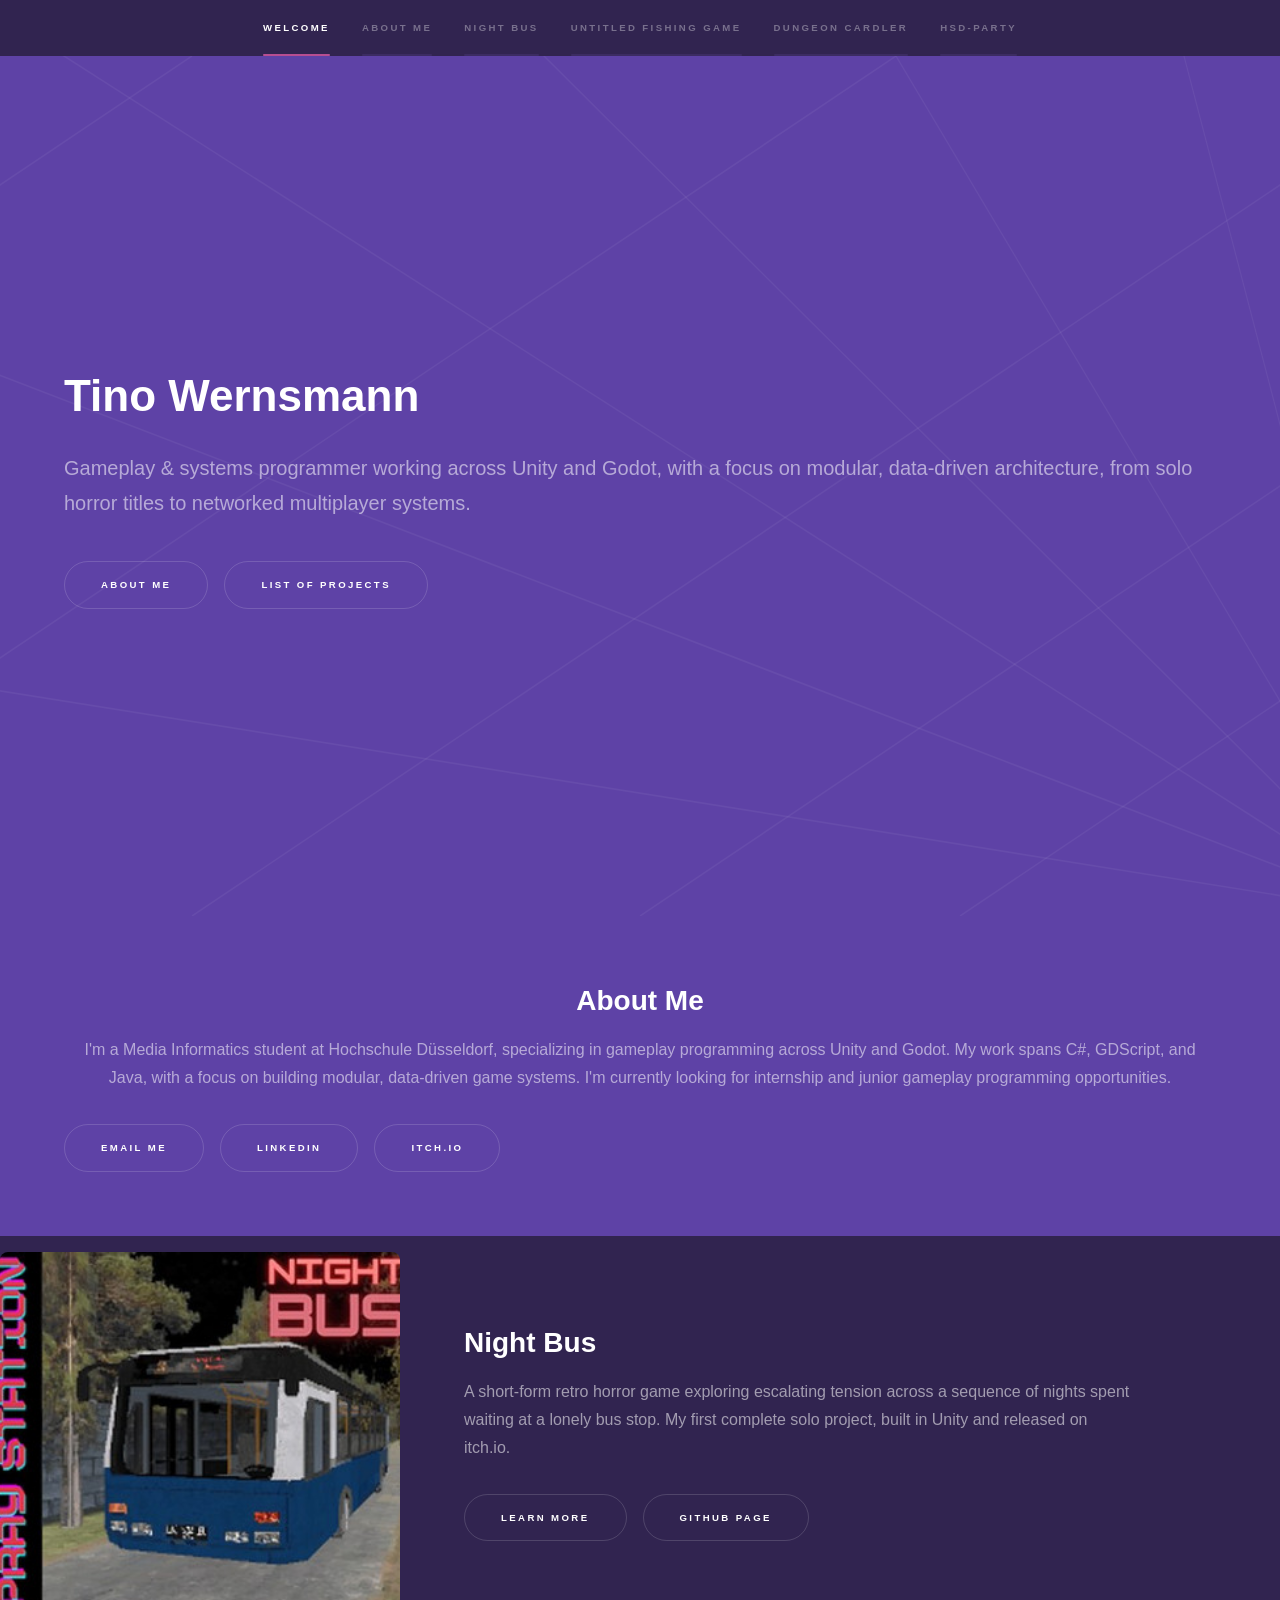
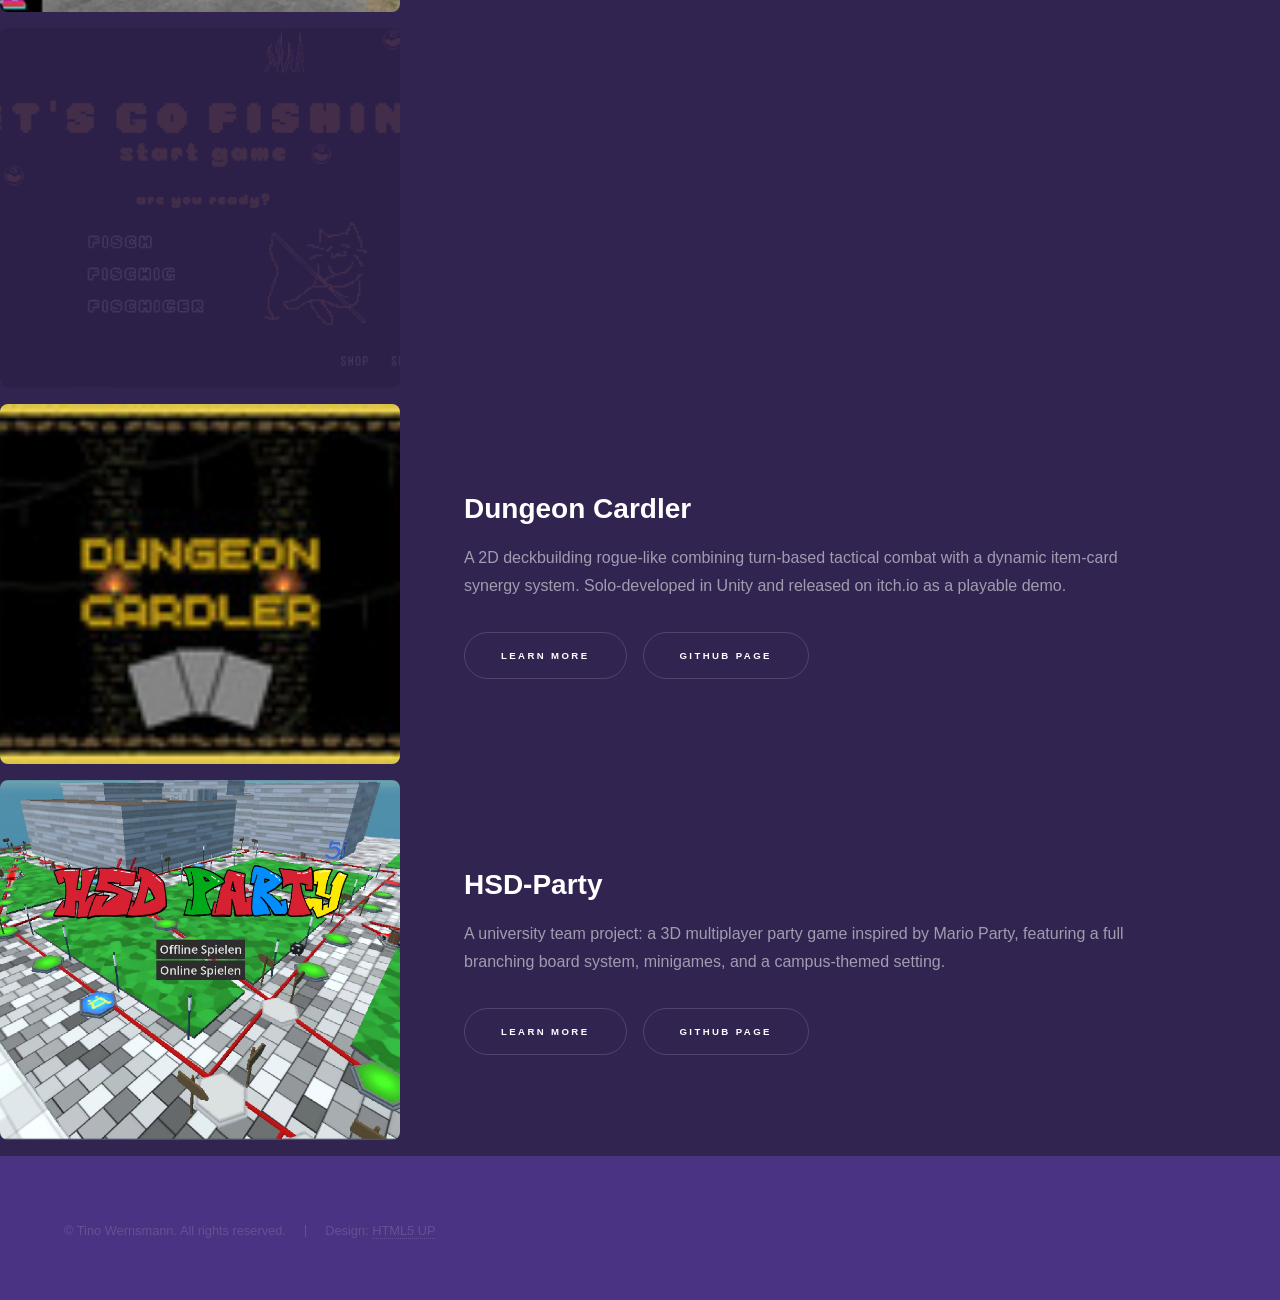
==== commit 5d03ee6f: "Add HSD Party Images" ====
--- a/index.html
+++ b/index.html
@@ -113,7 +113,7 @@
 				<!-- Four -->
 					<section id="four" class="wrapper style2 spotlights">
 						<section>
-							<a href="#" class="image"><img src="images/pic01.jpg" alt="" data-position="center center" /></a>
+							<a href="#" class="image"><img src="images/hsdpartymain.jpg" alt="" data-position="center center" /></a>
 							<div class="content">
 								<div class="inner">
 									<h2>HSD-Party</h2>
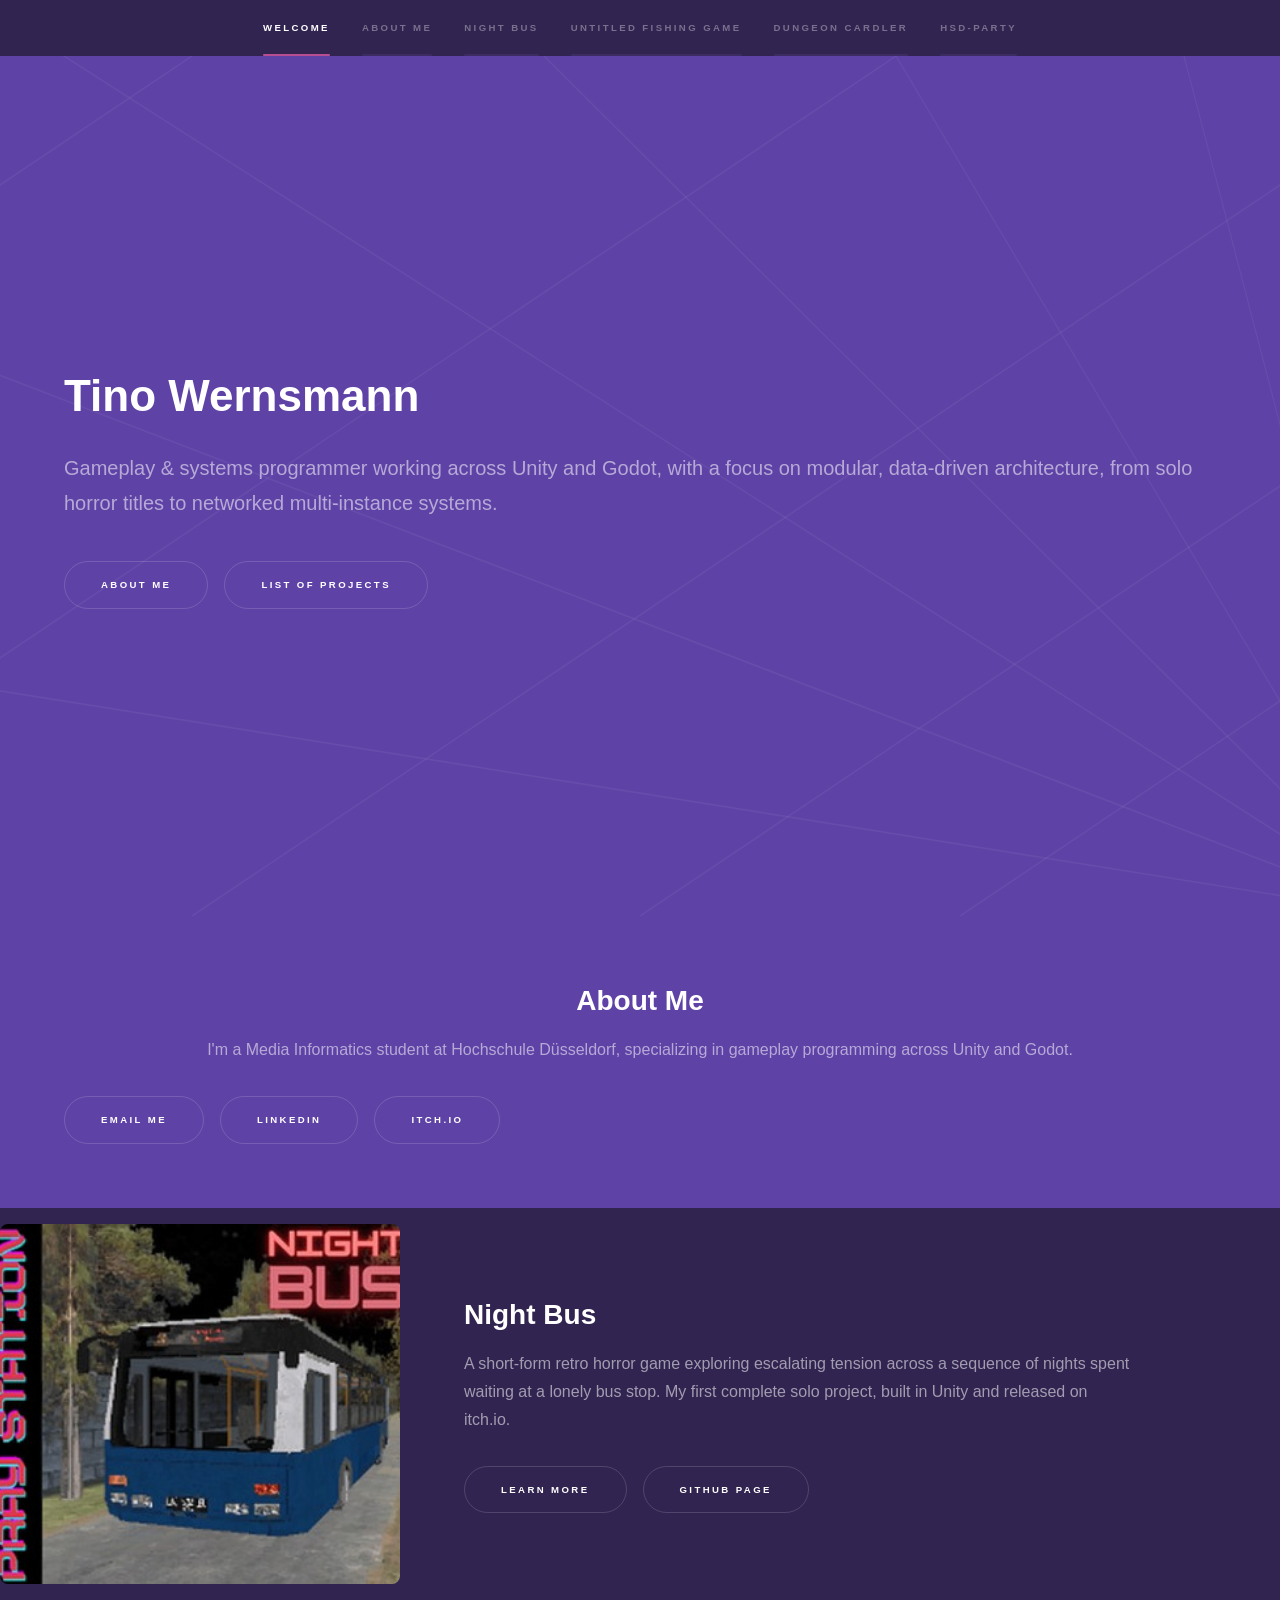
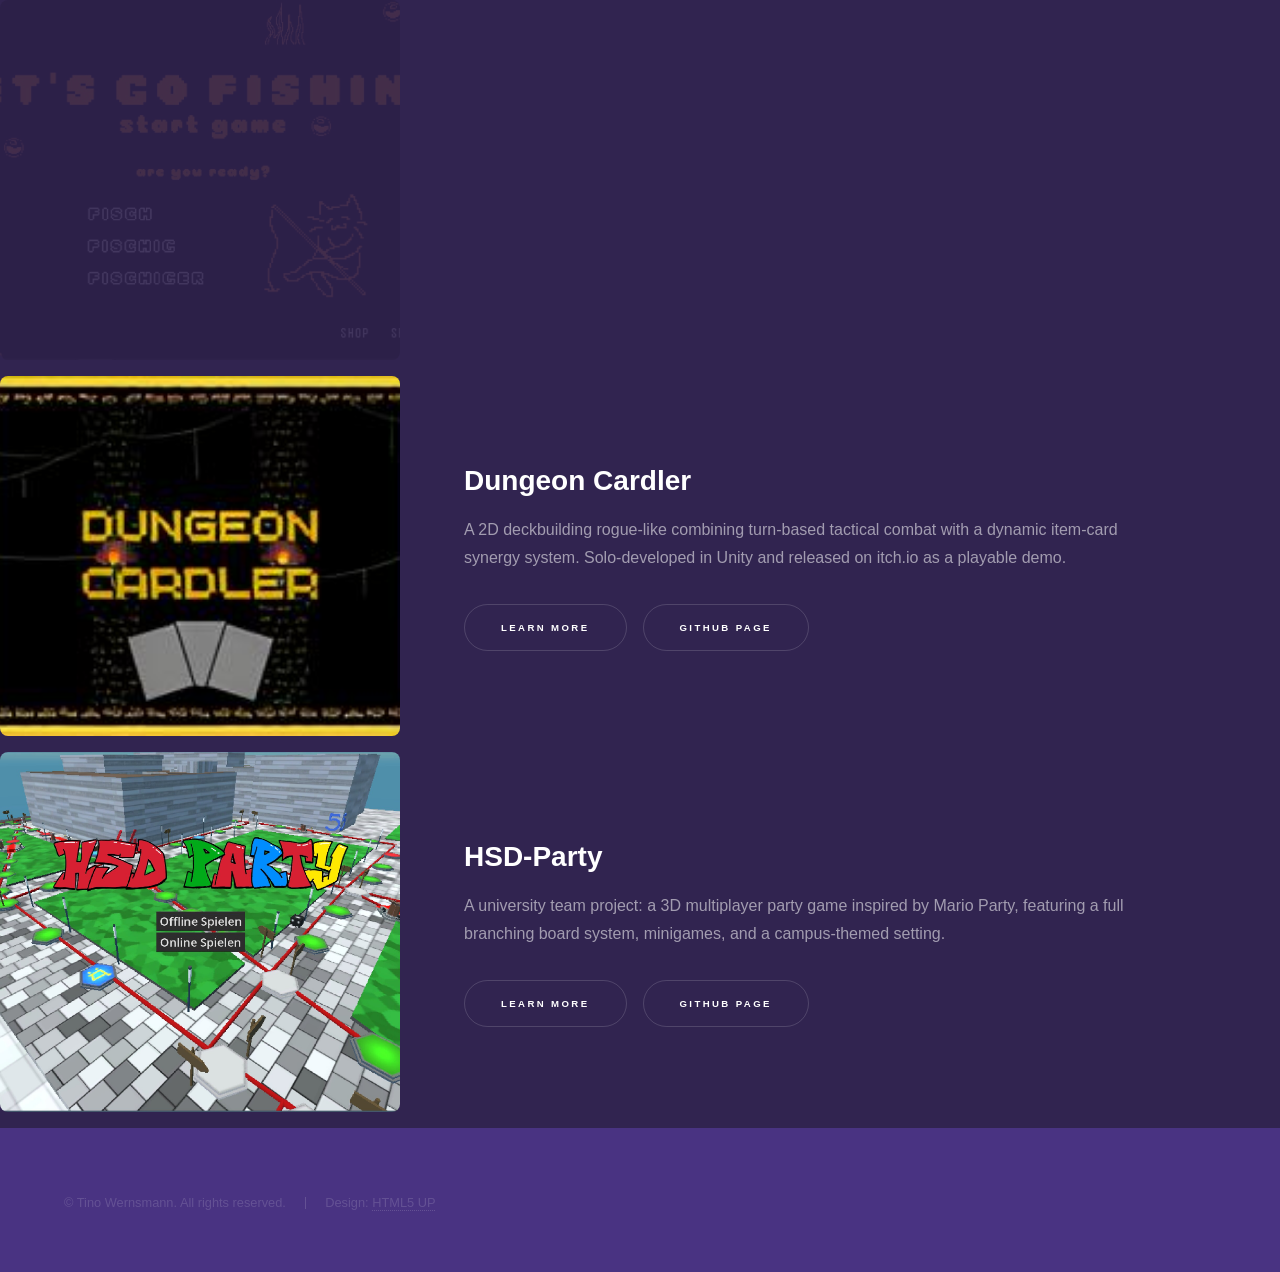
==== commit d822d33a: "Update cardler image and small text adjustments" ====
--- a/index.html
+++ b/index.html
@@ -37,7 +37,7 @@
 					<section id="intro" class="wrapper style1 fullscreen fade-up">
 						<div class="inner">
 							<h1>Tino Wernsmann</h1>
-							<p>Gameplay & systems programmer working across Unity and Godot, with a focus on modular, data-driven architecture, from solo horror titles to networked multiplayer systems.</p>
+							<p>Gameplay & systems programmer working across Unity and Godot, with a focus on modular, data-driven architecture, from solo horror titles to networked multi-instance systems.</p>
 							<ul class="actions">
 								<li><a href="#about" class="button scrolly">About Me</a></li>
 								<li><a href="#one" class="button scrolly">List of projects</a></li>
@@ -49,7 +49,7 @@
 					<section id="about" class="wrapper style1 special">
 						<div class="inner">
 							<h2>About Me</h2>
-							<p> I'm a Media Informatics student at Hochschule Düsseldorf, specializing in gameplay programming across Unity and Godot. My work spans C#, GDScript, and Java, with a focus on building modular, data-driven game systems. I'm currently looking for internship and junior gameplay programming opportunities.</p>
+							<p> I'm a Media Informatics student at Hochschule Düsseldorf, specializing in gameplay programming across Unity and Godot.</p>
 							<ul class="actions">
 								<li><a href="mailto:tino.wernsmann0602@hotmail.com" class="button">Email Me</a></li>
 								<li><a href="https://www.linkedin.com/in/tino-wernsmann-748268398/" class="button">LinkedIn</a></li>
@@ -68,8 +68,8 @@
 									<h2>Night Bus</h2>
 									<p>A short-form retro horror game exploring escalating tension across a sequence of nights spent waiting at a lonely bus stop. My first complete solo project, built in Unity and released on itch.io.</p>
 									<ul class="actions">
-										<li><a href="night_bus.html" class="button">Learn more</a></li>
-										<li><a href="https://github.com/TinoWernsmann/PSX_Horror" class="button">GitHub Page</a></li>
+										<li><a href="night_bus.html" target="_blank" class="button">Learn more</a></li>
+										<li><a href="https://github.com/TinoWernsmann/PSX_Horror" target="_blank" rel="noopener noreferrer" class="button">GitHub Page</a></li>
 									</ul>
 								</div>
 							</div>
@@ -85,8 +85,8 @@
 									<h2>Untitled Fishing Game</h2>
 									<p>A university team project pairing a VR fishing experience with a networked arcade display running a separate Unity instance, combining real-time score synchronization with gradually emerging horror elements.</p>
 									<ul class="actions">
-										<li><a href="fish_game.html" class="button">Learn more</a></li>
-										<li><a href="https://github.com/TinoWernsmann/Untitled_Fishing_Game" class="button">GitHub Page</a></li>
+										<li><a href="fish_game.html" target="_blank" class="button">Learn more</a></li>
+										<li><a href="https://github.com/TinoWernsmann/Untitled_Fishing_Game" target="_blank" rel="noopener noreferrer" class="button">GitHub Page</a></li>
 									</ul>
 								</div>
 							</div>
@@ -96,14 +96,14 @@
 				<!-- Three -->
 					<section id="three" class="wrapper style2 spotlights">
 						<section>
-							<a href="#" class="image"><img src="images/cardler.jpg" alt="" data-position="center center" /></a>
+							<a href="#" class="image"><img src="images/cardler2.jpg" alt="" data-position="center center" /></a>
 							<div class="content">
 								<div class="inner">
 									<h2>Dungeon Cardler</h2>
 									<p>A 2D deckbuilding rogue-like combining turn-based tactical combat with a dynamic item-card synergy system. Solo-developed in Unity and released on itch.io as a playable demo.</p>
 									<ul class="actions">
-										<li><a href="dungeon_cardler.html" class="button">Learn more</a></li>
-										<li><a href="https://github.com/TinoWernsmann/RPG_DECK_ROGUE" class="button">GitHub Page</a></li>
+										<li><a href="dungeon_cardler.html" target="_blank" class="button">Learn more</a></li>
+										<li><a href="https://github.com/TinoWernsmann/RPG_DECK_ROGUE" target="_blank" rel="noopener noreferrer" class="button">GitHub Page</a></li>
 									</ul>
 								</div>
 							</div>
@@ -119,14 +119,13 @@
 									<h2>HSD-Party</h2>
 									<p>A university team project: a 3D multiplayer party game inspired by Mario Party, featuring a full branching board system, minigames, and a campus-themed setting.</p>
 									<ul class="actions">
-										<li><a href="hsd_party.html" class="button">Learn more</a></li>
-										<li><a href="https://github.com/TinoWernsmann/PSX_Horror" class="button">GitHub Page</a></li>
+										<li><a href="hsd_party.html" target="_blank" class="button">Learn more</a></li>
+										<li><a href="https://github.com/TinoWernsmann/HSD-Party" target="_blank" rel="noopener noreferrer" class="button">GitHub Page</a></li>
 									</ul>
 								</div>
 							</div>
 						</section>
 					</section>
-
 			</div>
 
 		<!-- Footer -->
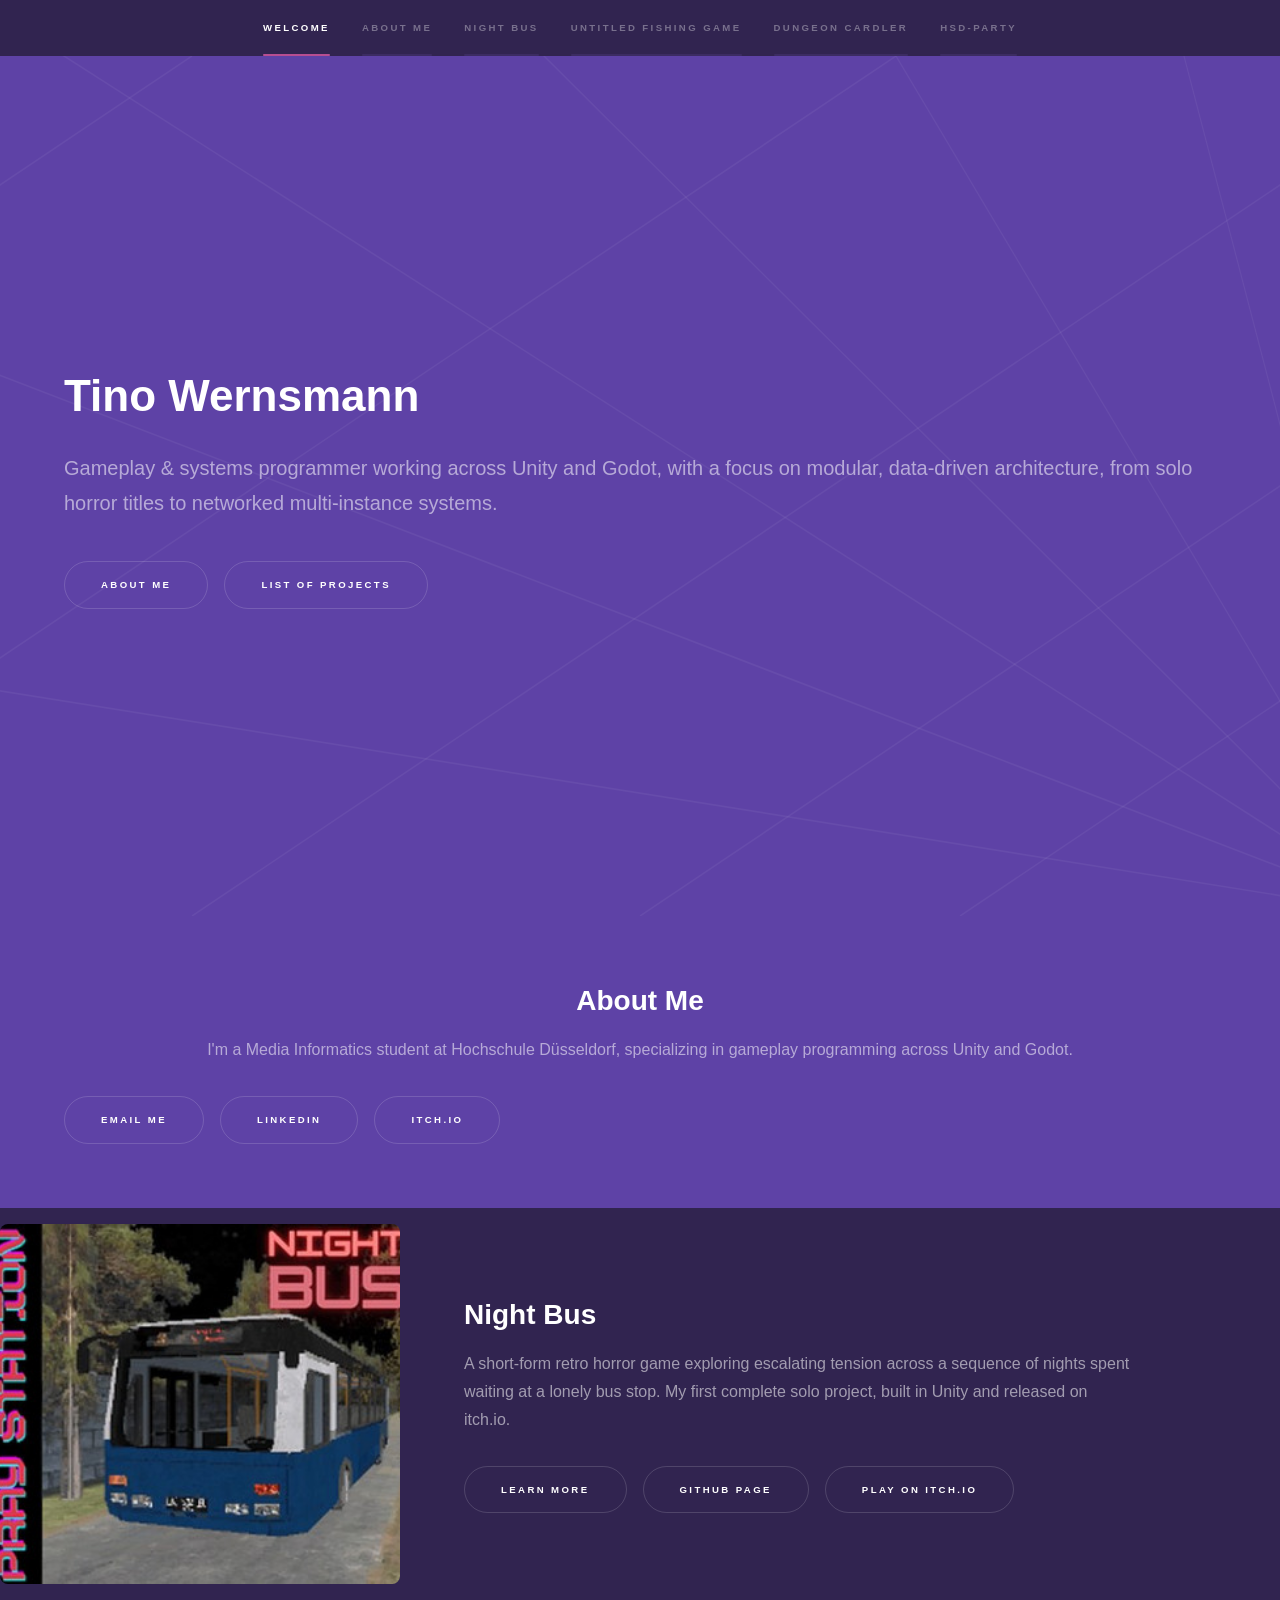
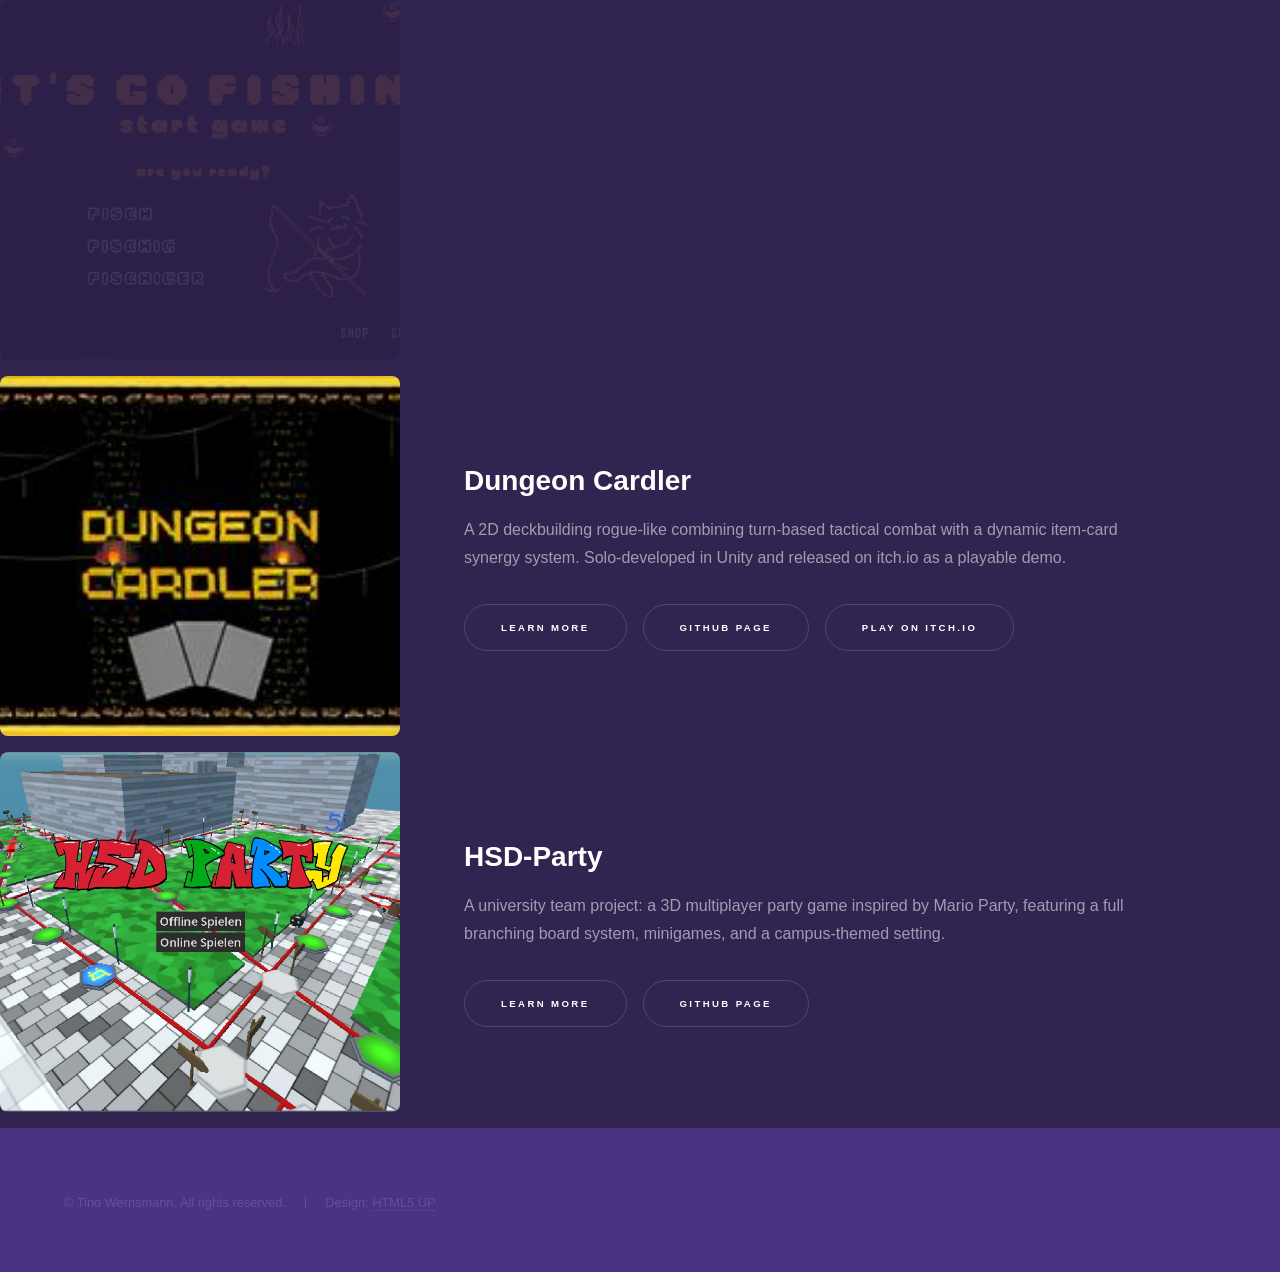
==== commit 1e53d180: "Add Play Links on main page. Small Text adjustments" ====
--- a/index.html
+++ b/index.html
@@ -70,6 +70,7 @@
 									<ul class="actions">
 										<li><a href="night_bus.html" target="_blank" class="button">Learn more</a></li>
 										<li><a href="https://github.com/TinoWernsmann/PSX_Horror" target="_blank" rel="noopener noreferrer" class="button">GitHub Page</a></li>
+										<li><a href="https://gurd62.itch.io/night-bus" target="_blank" rel="noopener noreferrer" class="button">Play on itch.io</a></li>
 									</ul>
 								</div>
 							</div>
@@ -104,6 +105,7 @@
 									<ul class="actions">
 										<li><a href="dungeon_cardler.html" target="_blank" class="button">Learn more</a></li>
 										<li><a href="https://github.com/TinoWernsmann/RPG_DECK_ROGUE" target="_blank" rel="noopener noreferrer" class="button">GitHub Page</a></li>
+										<li><a href="https://gurd62.itch.io/dungeon-cardler" target="_blank" rel="noopener noreferrer" class="button">Play on itch.io</a></li>
 									</ul>
 								</div>
 							</div>
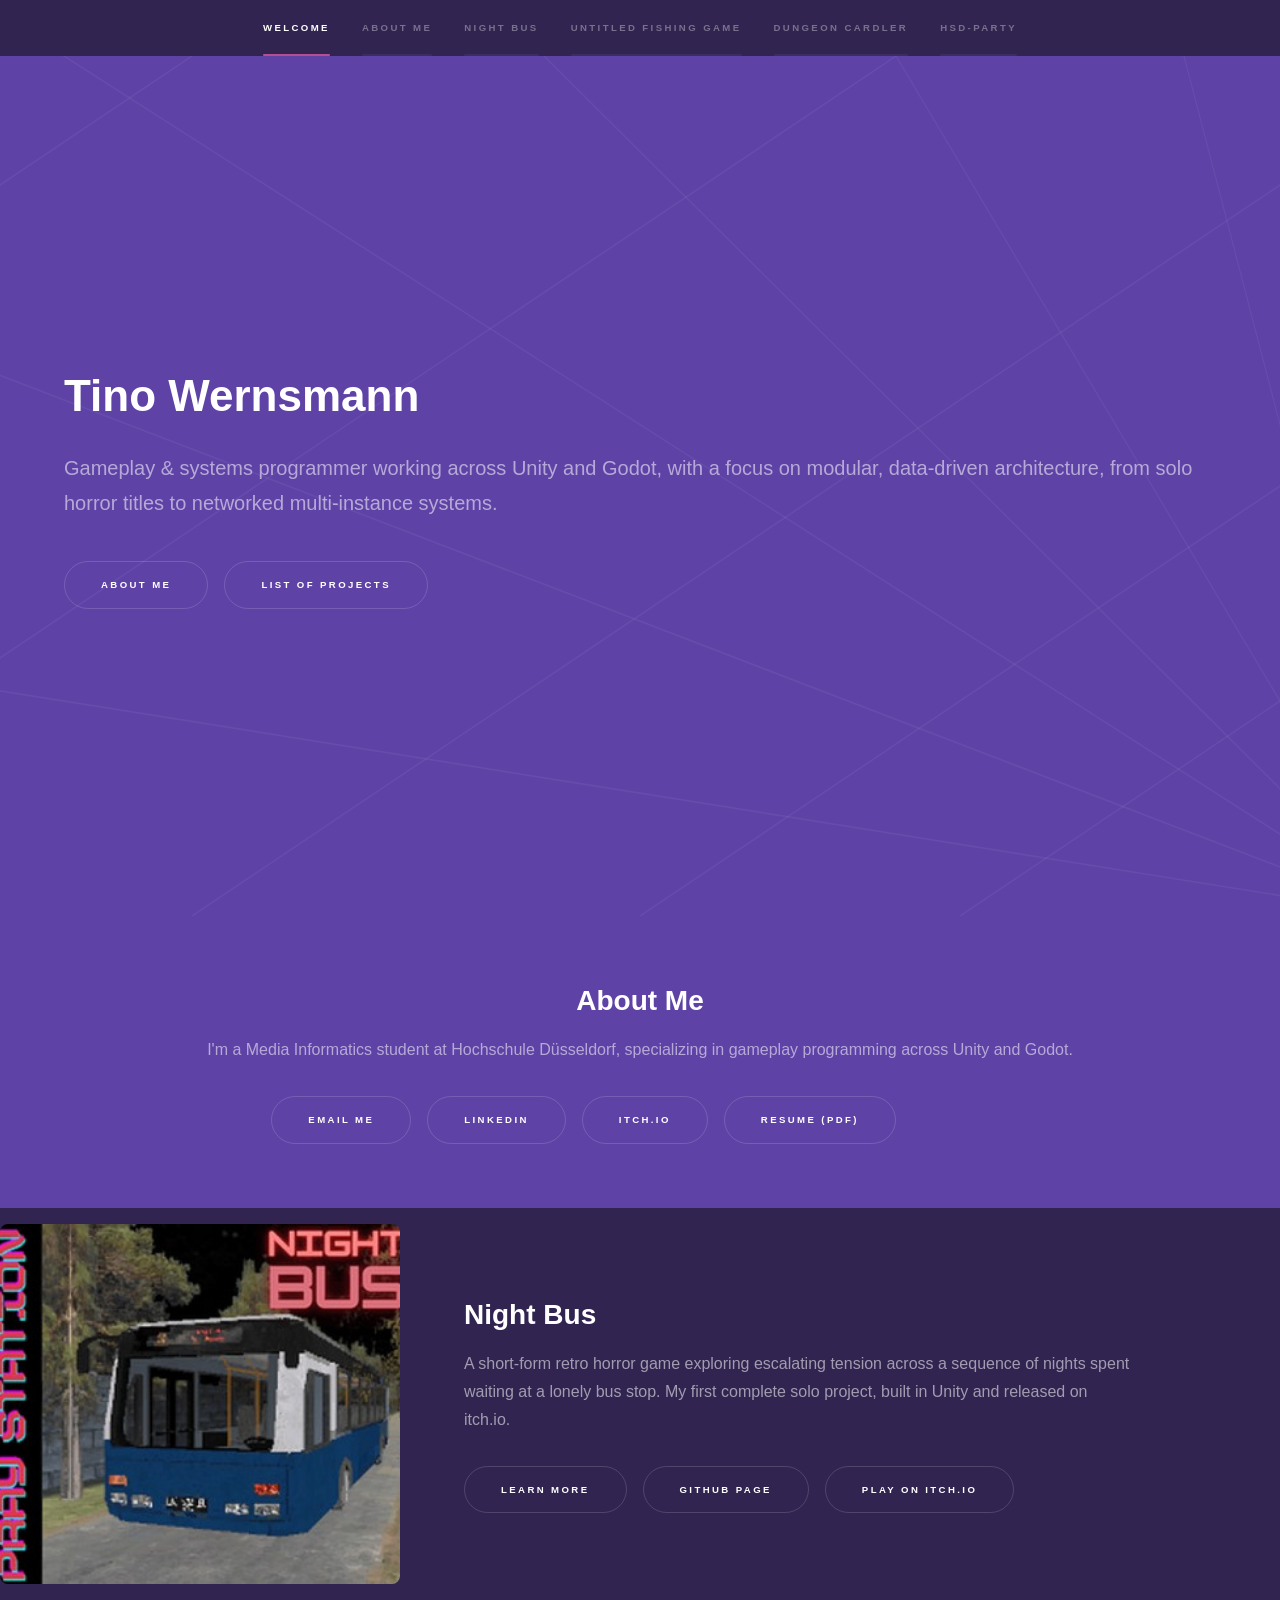
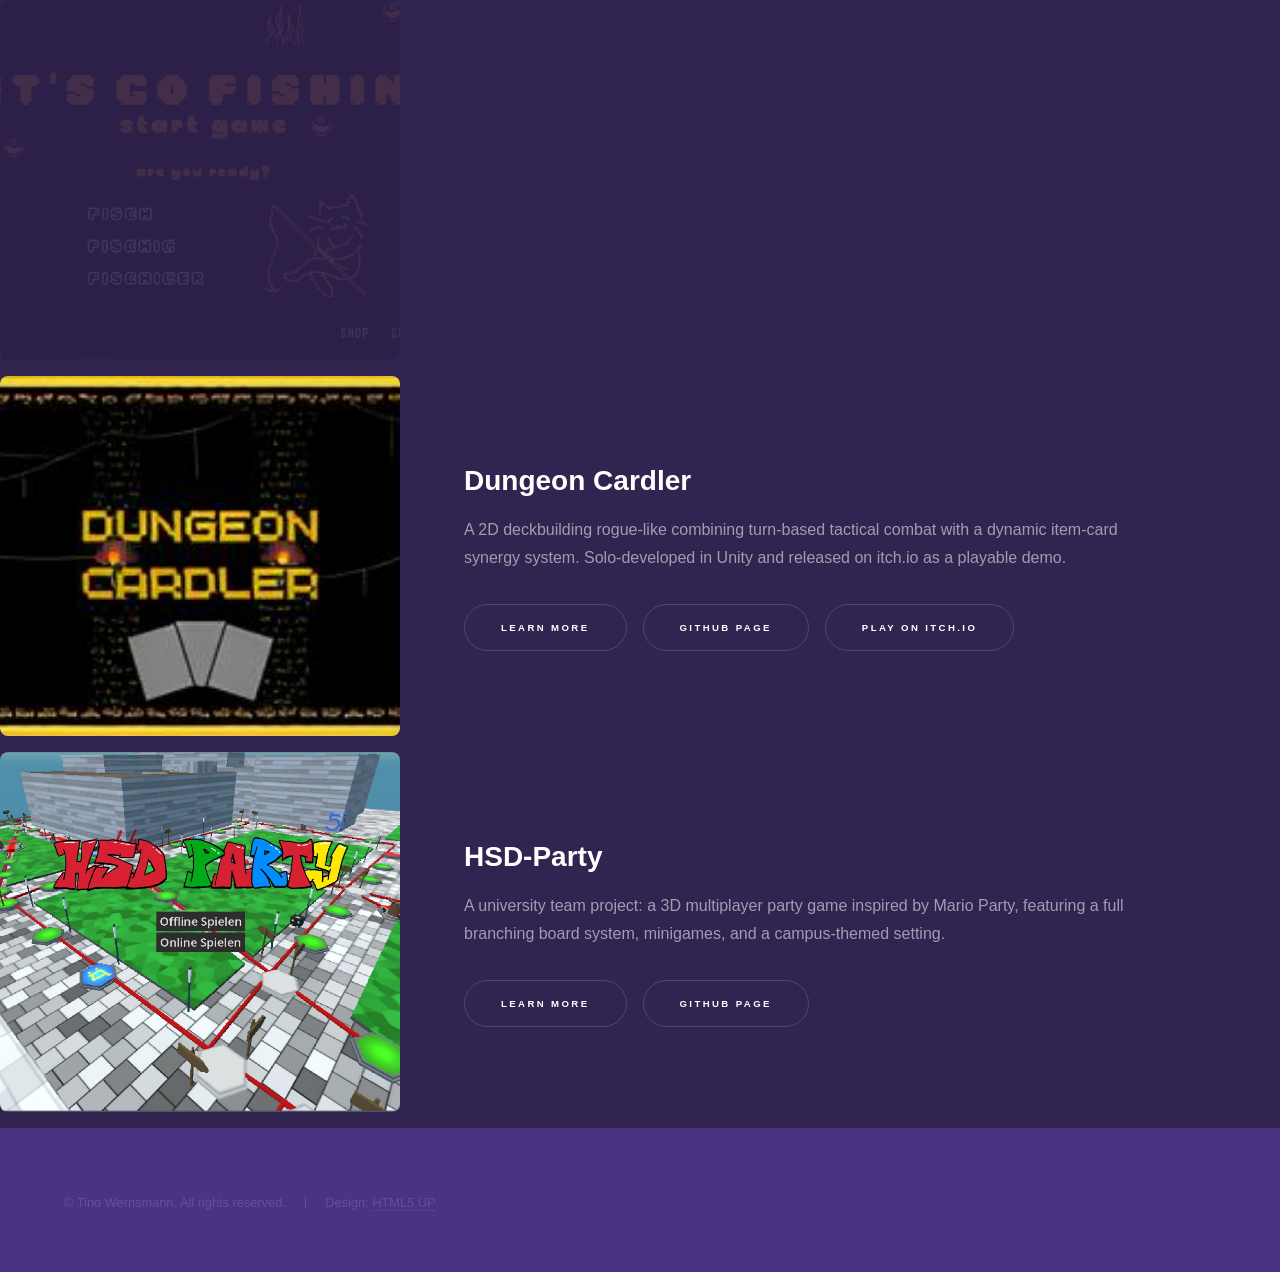
==== commit 98623757: "Add Resume" ====
--- a/index.html
+++ b/index.html
@@ -50,11 +50,11 @@
 						<div class="inner">
 							<h2>About Me</h2>
 							<p> I'm a Media Informatics student at Hochschule Düsseldorf, specializing in gameplay programming across Unity and Godot.</p>
-							<ul class="actions">
+							<ul class="actions" style="padding-left: 18%;">
 								<li><a href="mailto:tino.wernsmann0602@hotmail.com" class="button">Email Me</a></li>
 								<li><a href="https://www.linkedin.com/in/tino-wernsmann-748268398/" class="button">LinkedIn</a></li>
 								<li><a href="https://gurd62.itch.io/" class="button">itch.io</a></li>
-								<!--<li><a href="[[ PATH OR LINK TO YOUR RESUME PDF ]]" class="button">Resume (PDF)</a></li>-->
+								<li><a href="Lebenslauf_Tino_Wernsmann.pdf" target="_blank" class="button">Resume (PDF)</a></li>
 							</ul>
 						</div>
 					</section>
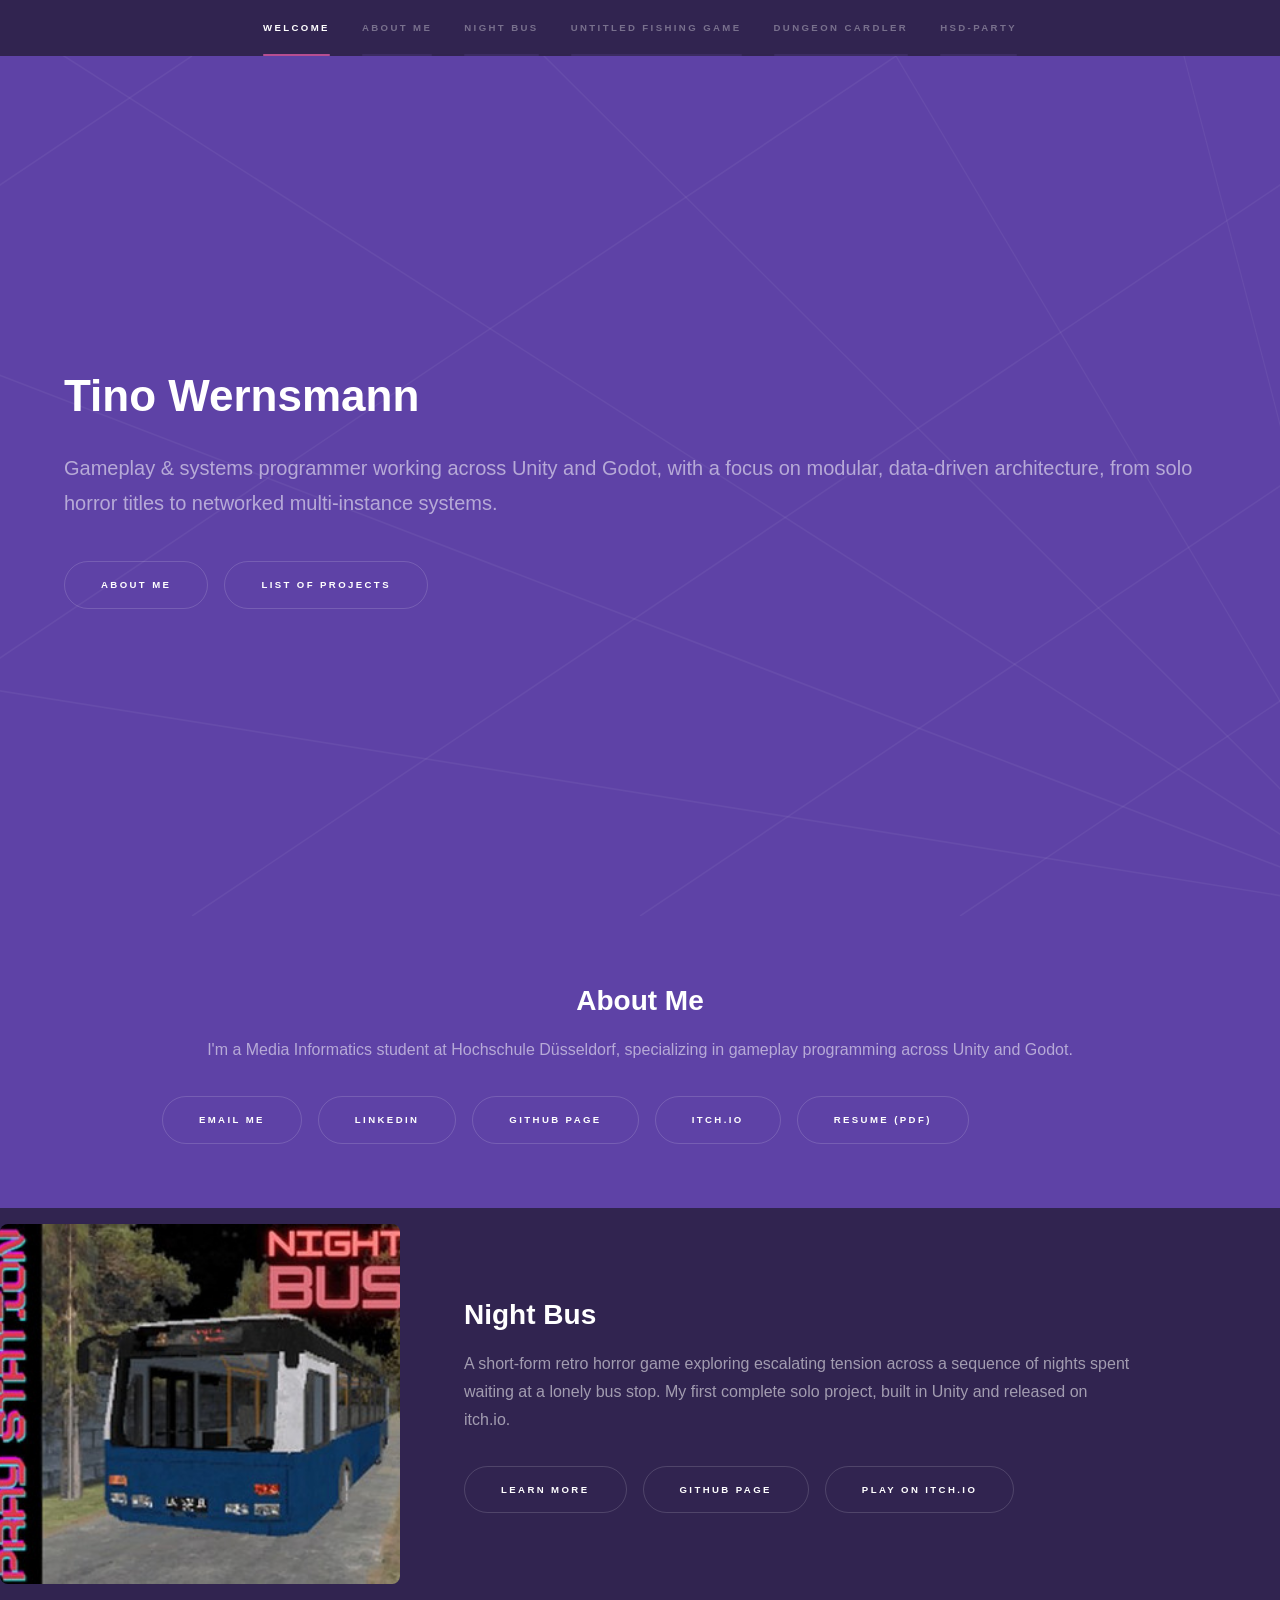
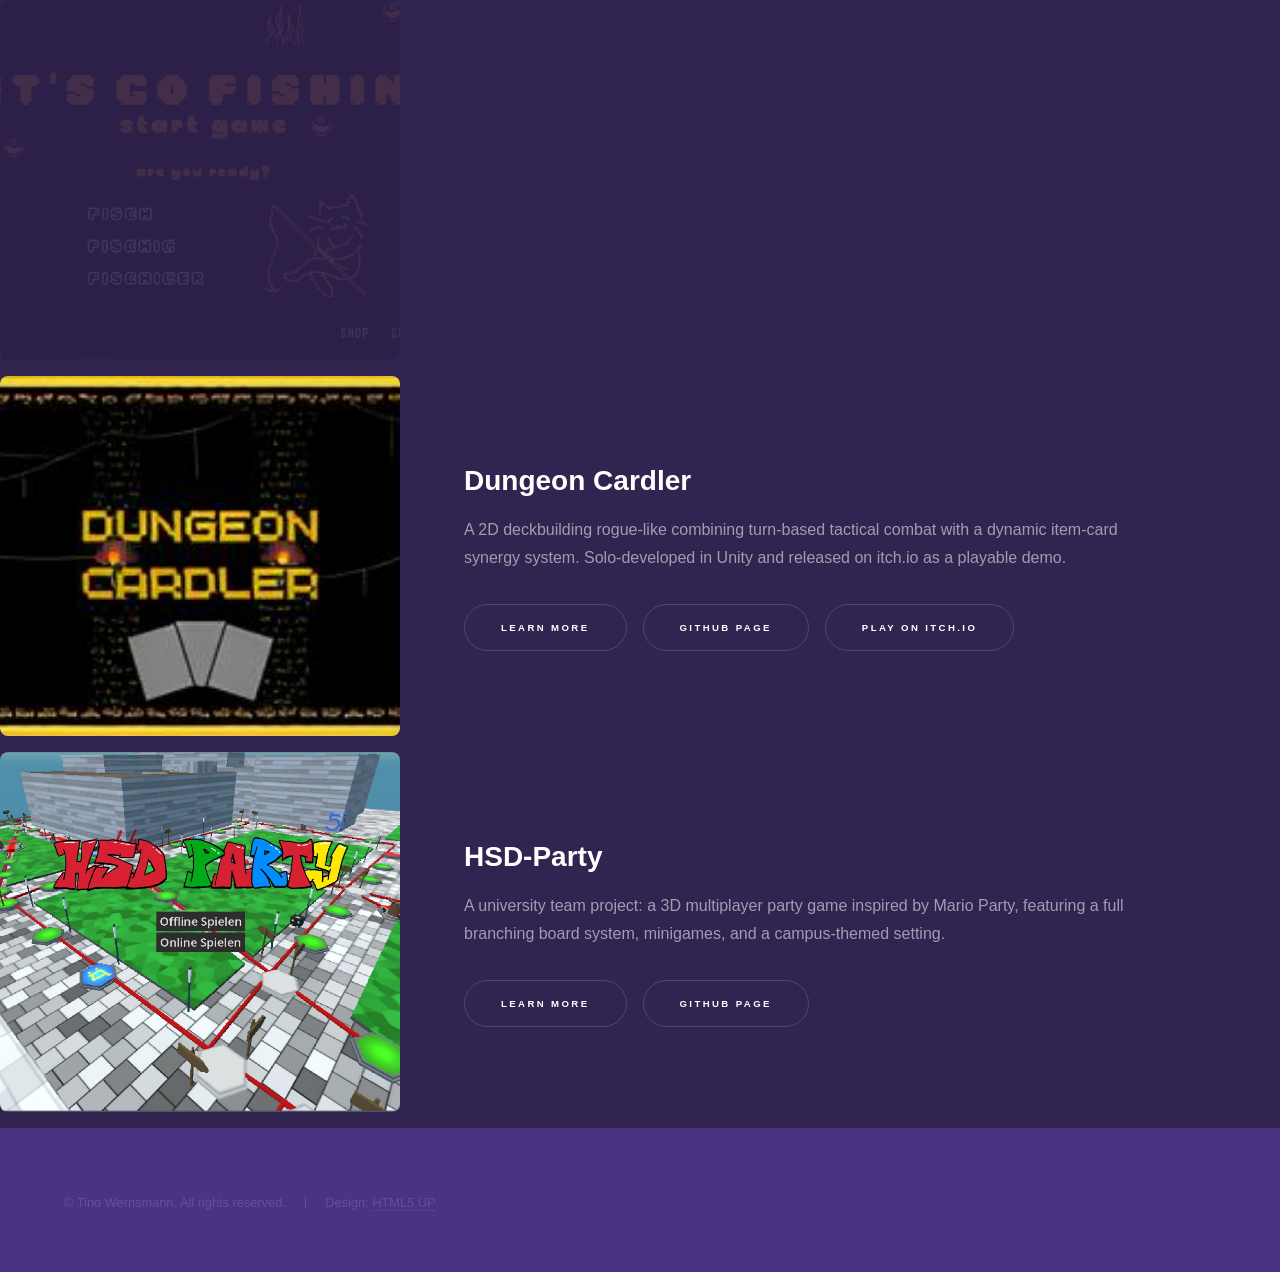
==== commit eb300c55: "Add GitHub Page Link in About Me Section" ====
--- a/index.html
+++ b/index.html
@@ -50,9 +50,10 @@
 						<div class="inner">
 							<h2>About Me</h2>
 							<p> I'm a Media Informatics student at Hochschule Düsseldorf, specializing in gameplay programming across Unity and Godot.</p>
-							<ul class="actions" style="padding-left: 18%;">
+							<ul class="actions" style="padding-left: 8.5%;">
 								<li><a href="mailto:tino.wernsmann0602@hotmail.com" class="button">Email Me</a></li>
 								<li><a href="https://www.linkedin.com/in/tino-wernsmann-748268398/" class="button">LinkedIn</a></li>
+								<li><a href="https://github.com/TinoWernsmann" target="_blank" class="button">GitHub Page</a></li>
 								<li><a href="https://gurd62.itch.io/" class="button">itch.io</a></li>
 								<li><a href="Lebenslauf_Tino_Wernsmann.pdf" target="_blank" class="button">Resume (PDF)</a></li>
 							</ul>
